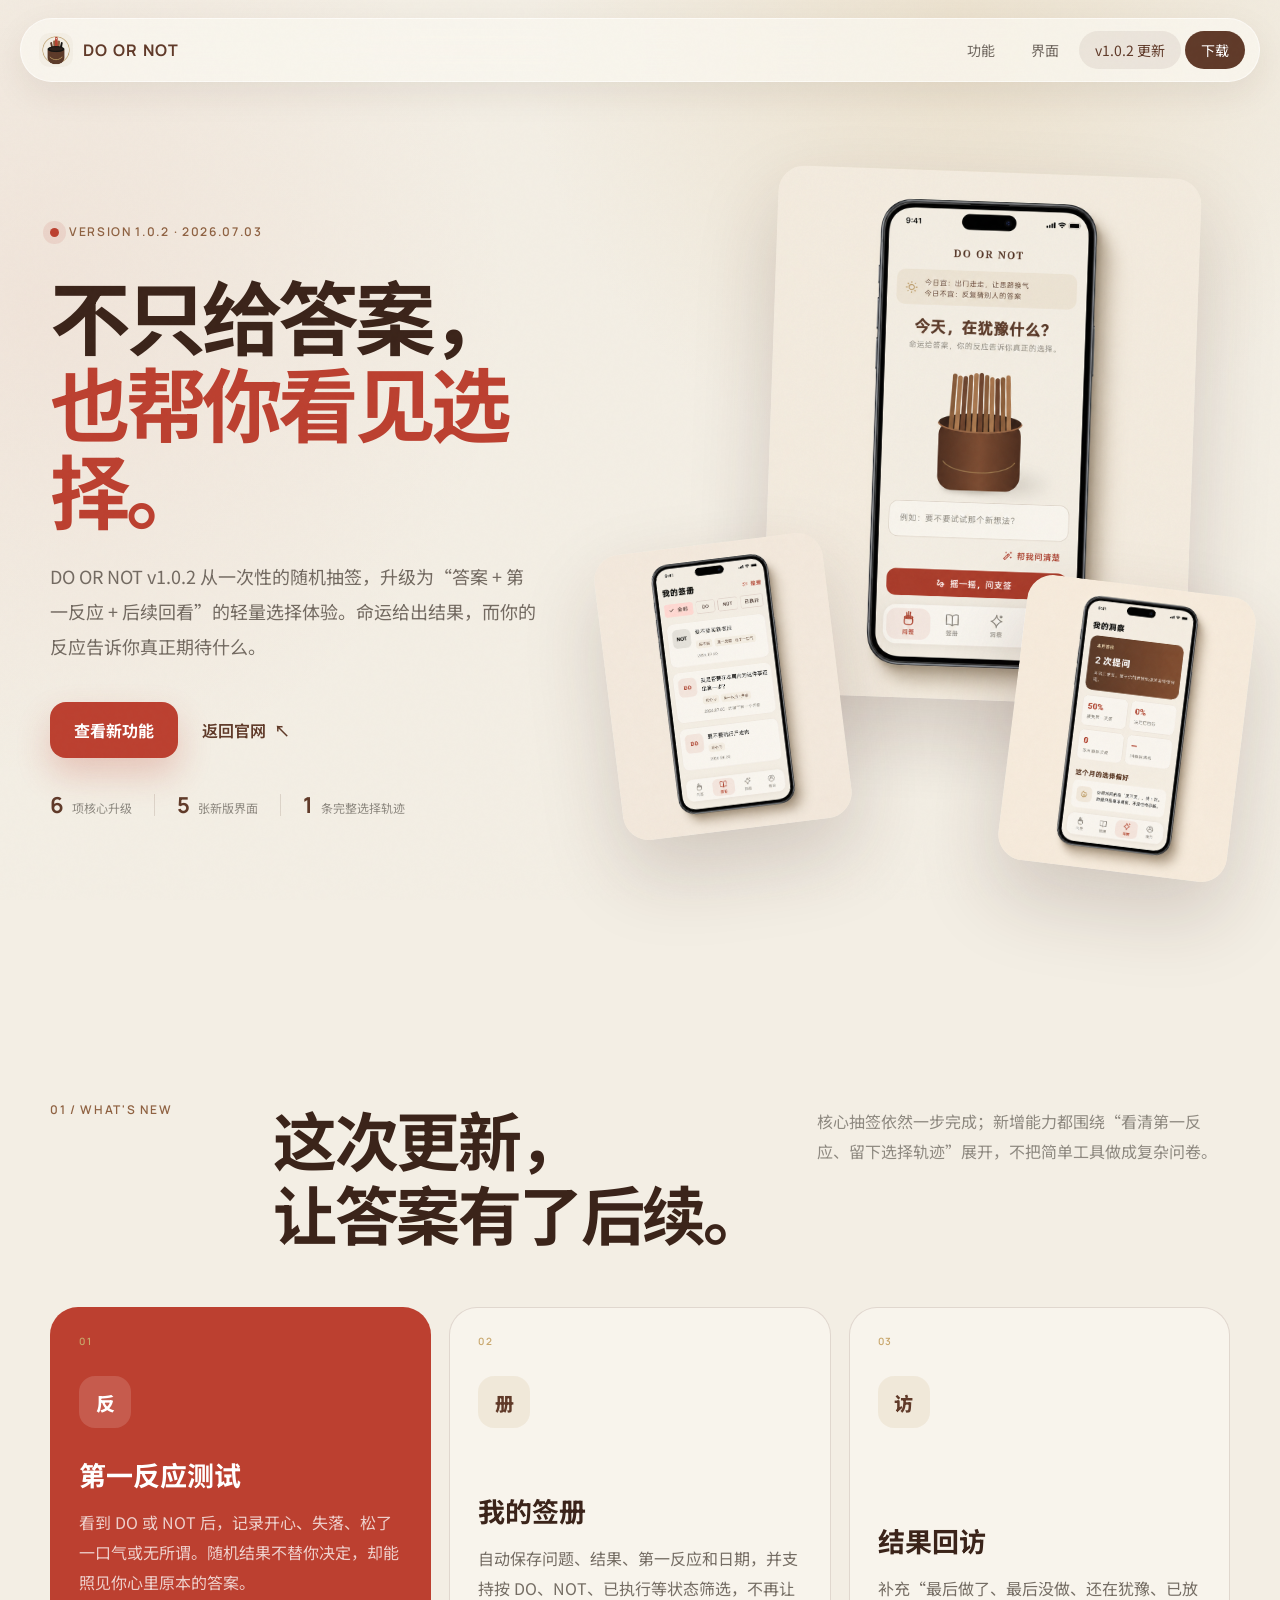
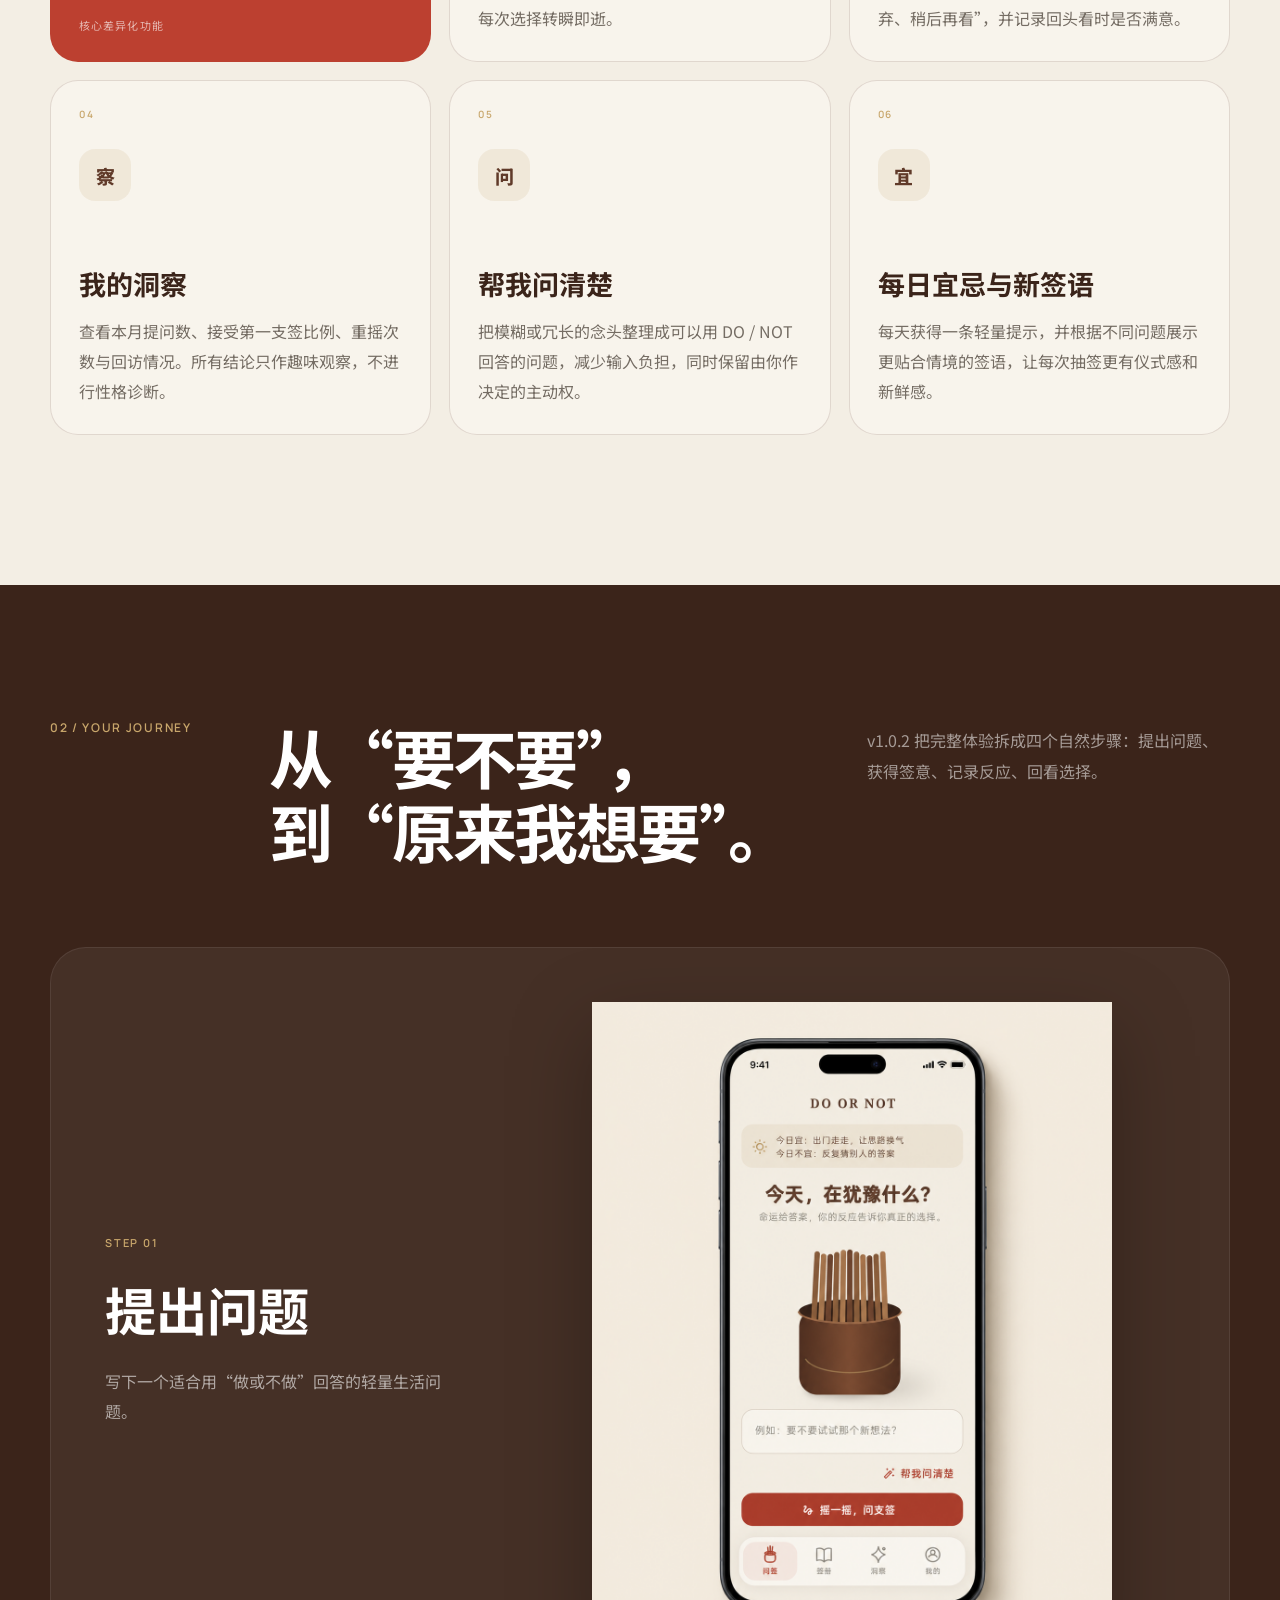
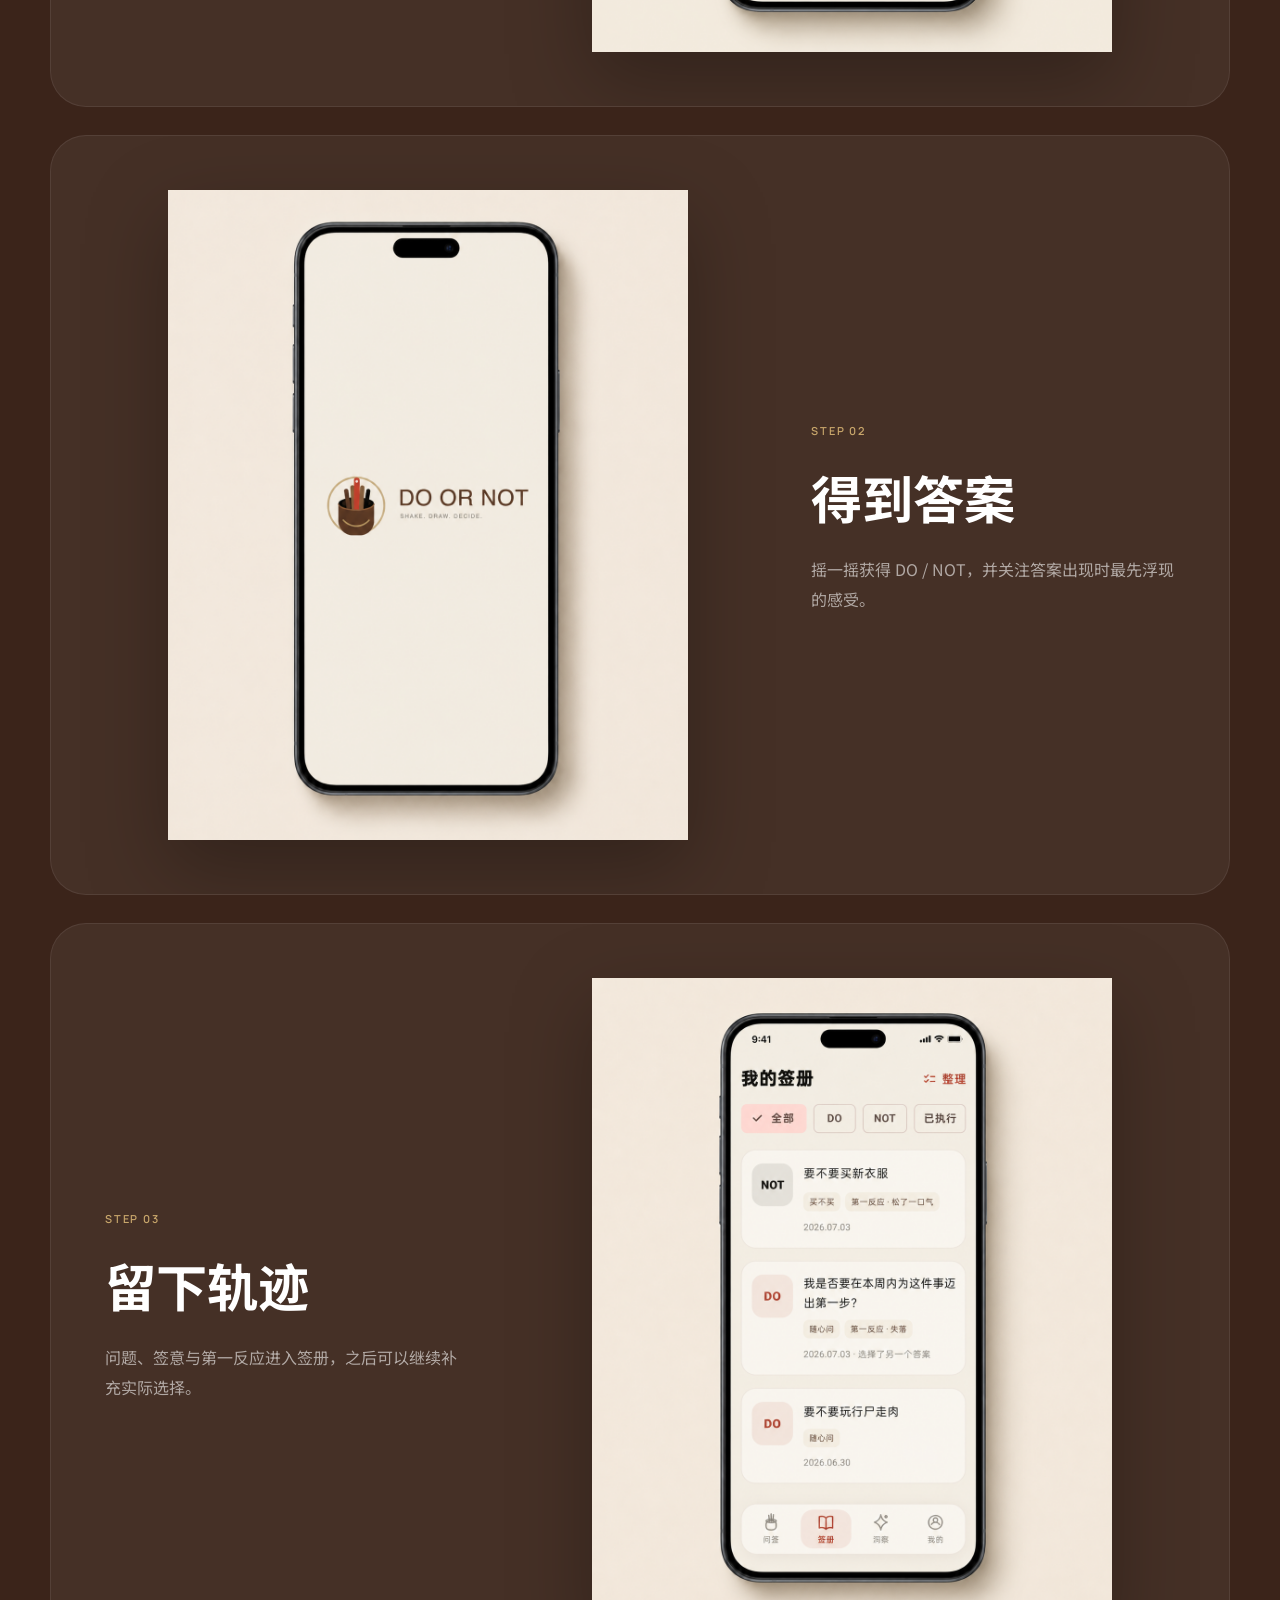
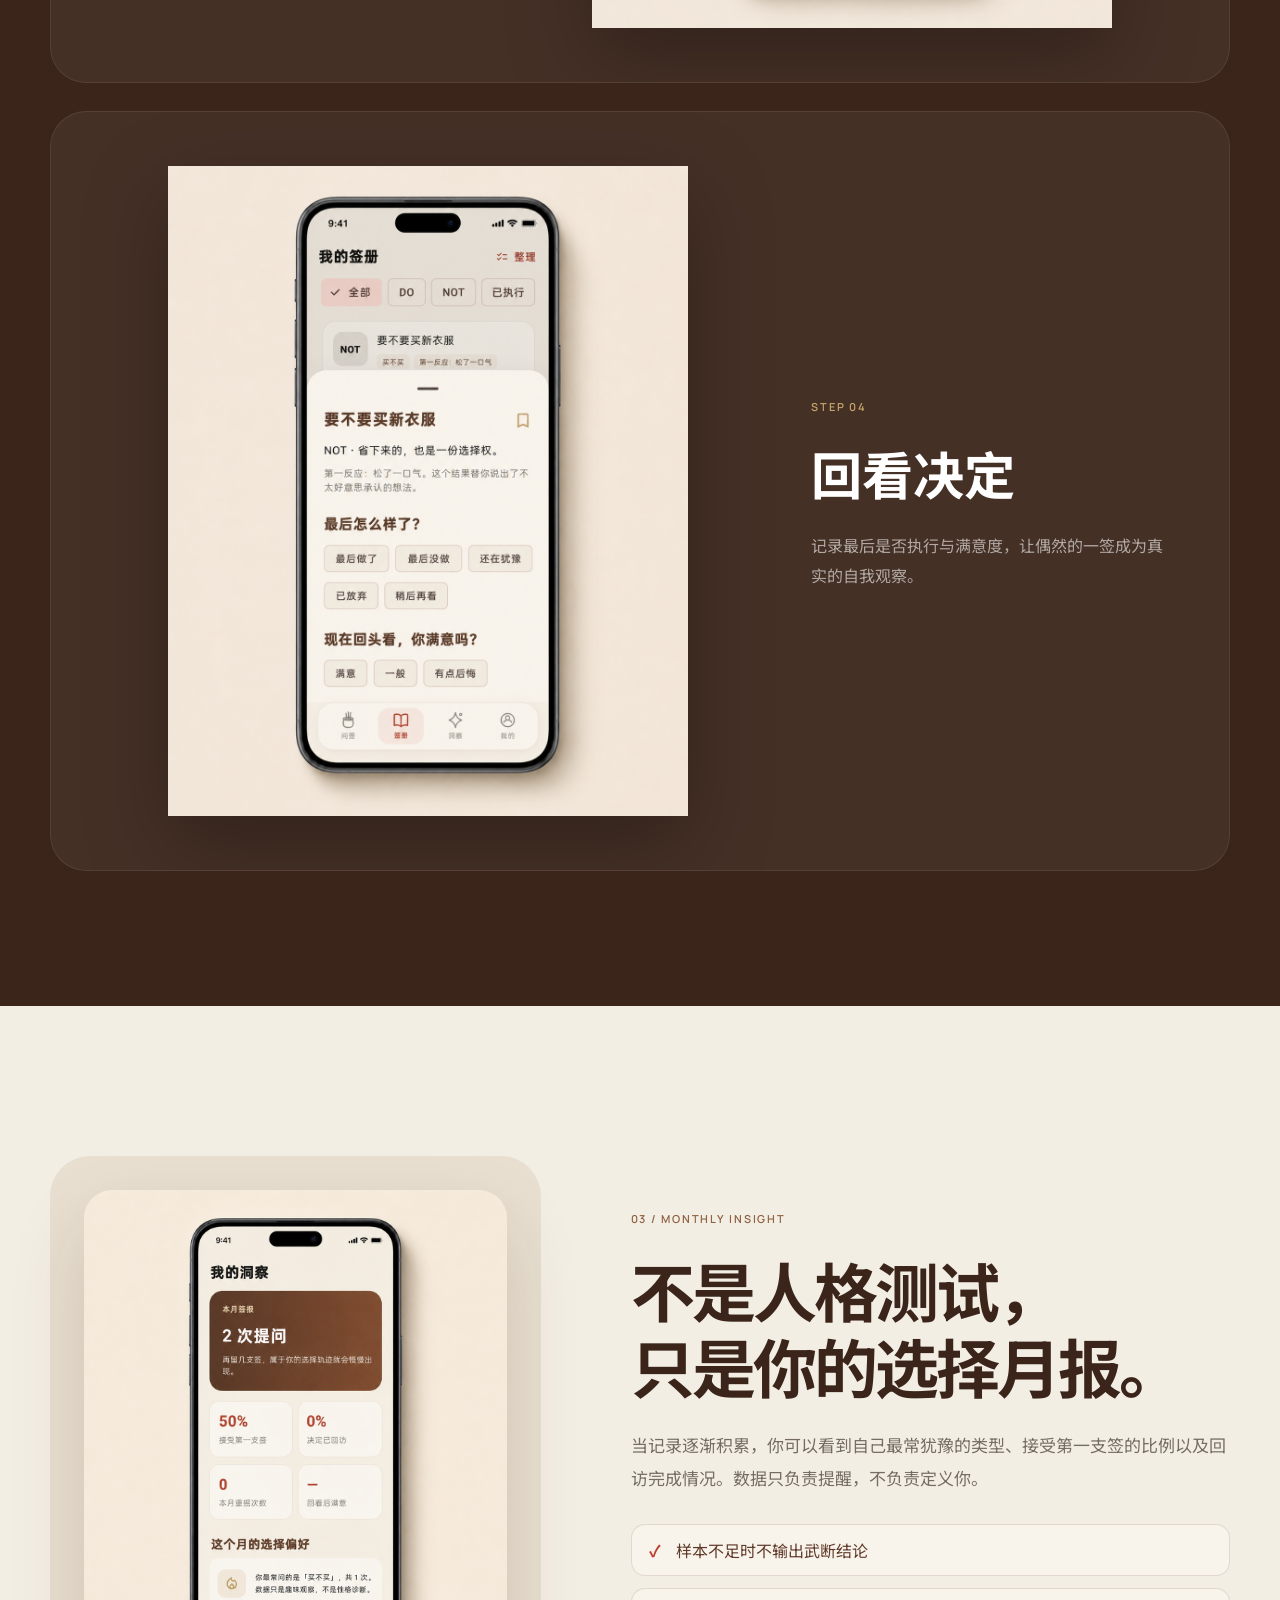
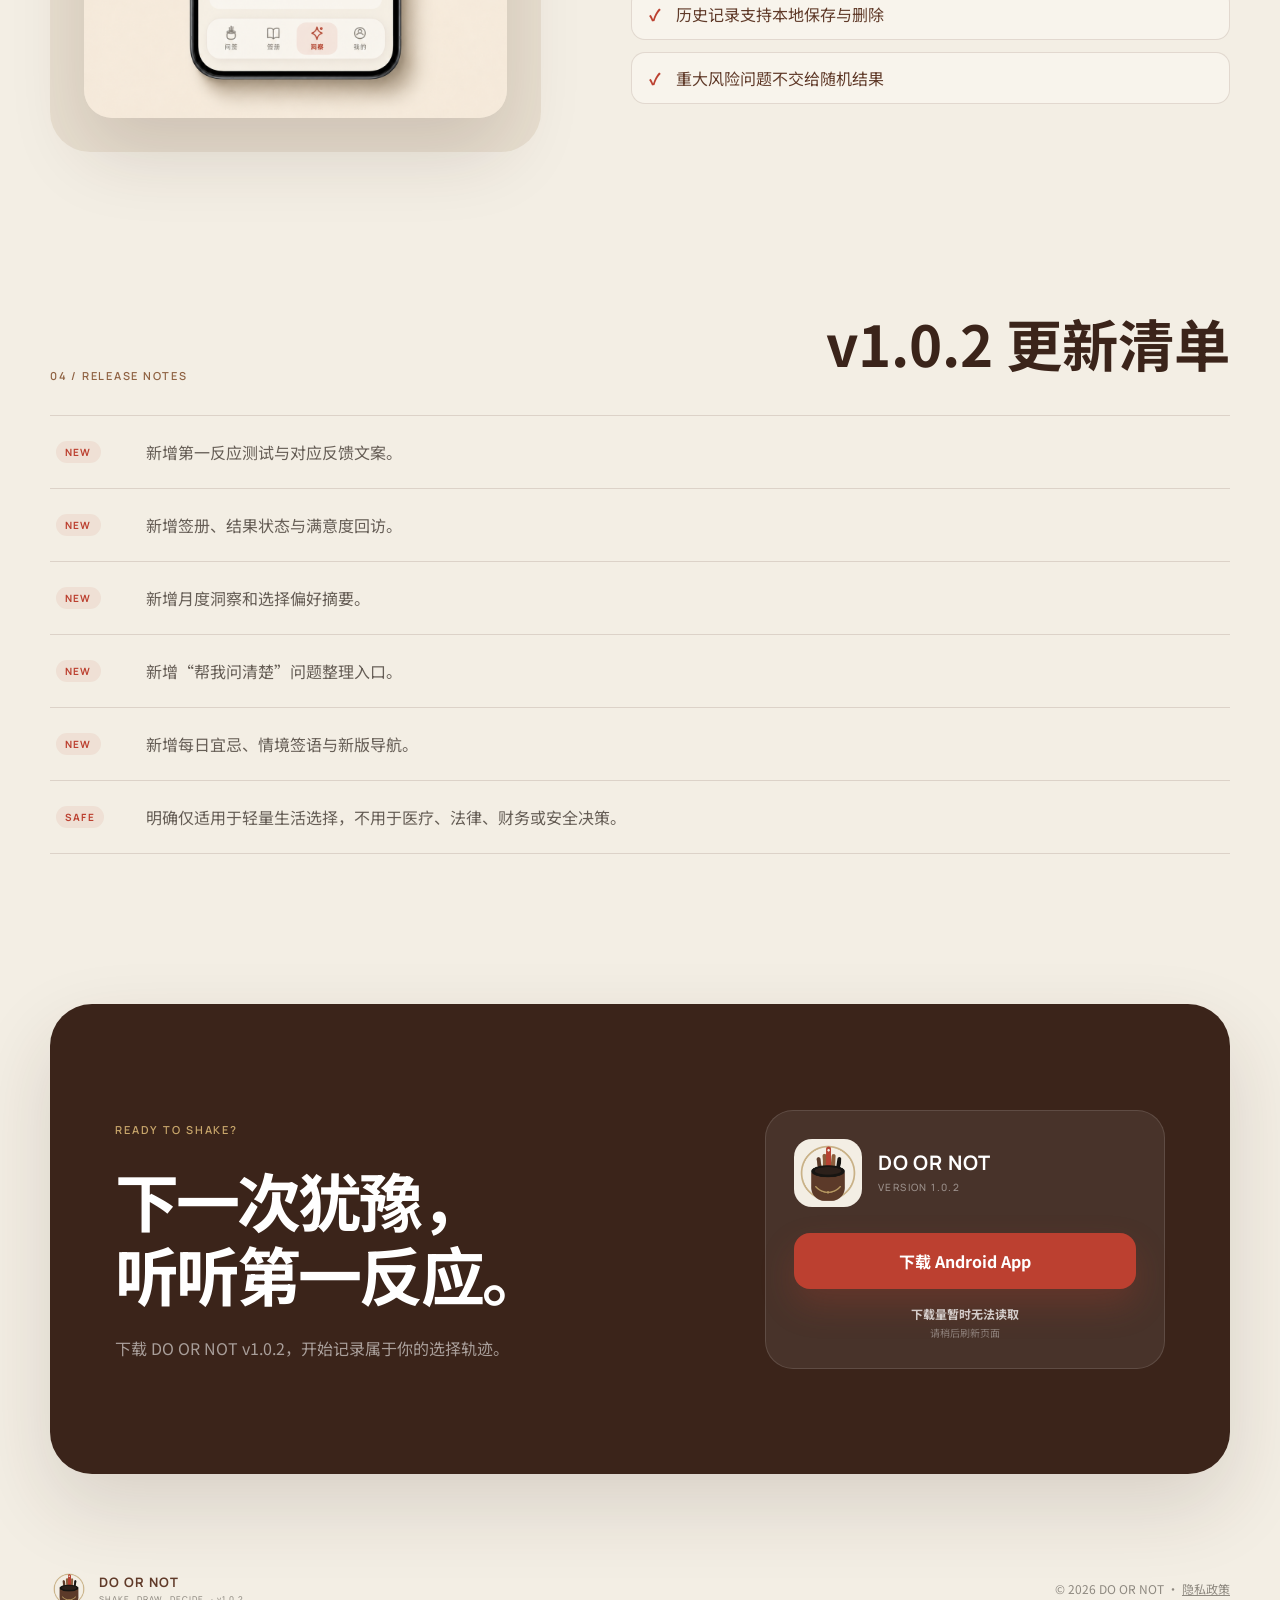
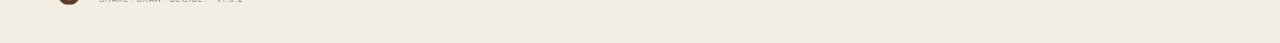
==== update-1.0.2.html @ 1cc4919a "Add files via upload Update website to v1.0.2" ====
<!doctype html>
<html lang="zh-CN">
<head>
  <meta charset="utf-8">
  <meta name="viewport" content="width=device-width, initial-scale=1">
  <meta name="description" content="DO OR NOT v1.0.2 更新：第一反应、签册追踪、决定回访、月度洞察与 AI 问题整理。">
  <meta name="theme-color" content="#f3eee4">
  <title>v1.0.2 更新 · DO OR NOT</title>
  <link rel="icon" type="image/png" href="./assets/app-icon.png">
  <link rel="apple-touch-icon" href="./assets/app-icon.png">
  <link rel="stylesheet" href="./styles.css">
</head>
<body class="update-page">
  <div class="page-noise" aria-hidden="true"></div>

  <header class="site-header">
    <a class="brand" href="./index.html" aria-label="返回 DO OR NOT 首页">
      <img src="./assets/app-icon.png" alt="">
      <span>DO OR NOT</span>
    </a>
    <nav aria-label="主导航">
      <a href="./index.html#features">功能</a>
      <a href="./index.html#preview">界面</a>
      <a class="nav-active" href="./update-1.0.2.html" aria-current="page">v1.0.2 更新</a>
      <a class="nav-download" href="#update-download">下载</a>
    </nav>
  </header>

  <main>
    <section class="update-hero section-shell">
      <div class="update-hero-copy">
        <div class="release-badge"><span></span> VERSION 1.0.2 · 2026.07.03</div>
        <h1>不只给答案，<br><em>也帮你看见选择。</em></h1>
        <p>DO OR NOT v1.0.2 从一次性的随机抽签，升级为“答案 + 第一反应 + 后续回看”的轻量选择体验。命运给出结果，而你的反应告诉你真正期待什么。</p>
        <div class="update-hero-actions">
          <a class="primary-button" href="#whats-new">查看新功能</a>
          <a class="text-button" href="./index.html">返回官网 <span aria-hidden="true">↖</span></a>
        </div>
        <div class="release-meta-row">
          <span><b>6</b> 项核心升级</span>
          <span><b>5</b> 张新版界面</span>
          <span><b>1</b> 条完整选择轨迹</span>
        </div>
      </div>

      <div class="update-hero-collage" aria-label="v1.0.2 新版界面预览">
        <figure class="collage-main">
          <img src="./assets/updates/home-preview.png" alt="DO OR NOT v1.0.2 问签首页">
        </figure>
        <figure class="collage-card collage-card-one">
          <img src="./assets/updates/signbook-preview.png" alt="我的签册界面">
        </figure>
        <figure class="collage-card collage-card-two">
          <img src="./assets/updates/insight-preview.png" alt="我的洞察界面">
        </figure>
      </div>
    </section>

    <section id="whats-new" class="update-features section-shell">
      <div class="section-heading update-heading">
        <span>01 / WHAT'S NEW</span>
        <h2>这次更新，<br>让答案有了后续。</h2>
        <p>核心抽签依然一步完成；新增能力都围绕“看清第一反应、留下选择轨迹”展开，不把简单工具做成复杂问卷。</p>
      </div>

      <div class="update-feature-grid">
        <article class="update-feature-card update-feature-primary">
          <span class="update-feature-index">01</span>
          <div class="feature-icon">反</div>
          <h3>第一反应测试</h3>
          <p>看到 DO 或 NOT 后，记录开心、失落、松了一口气或无所谓。随机结果不替你决定，却能照见你心里原本的答案。</p>
          <small>核心差异化功能</small>
        </article>

        <article class="update-feature-card">
          <span class="update-feature-index">02</span>
          <div class="feature-icon">册</div>
          <h3>我的签册</h3>
          <p>自动保存问题、结果、第一反应和日期，并支持按 DO、NOT、已执行等状态筛选，不再让每次选择转瞬即逝。</p>
        </article>

        <article class="update-feature-card">
          <span class="update-feature-index">03</span>
          <div class="feature-icon">访</div>
          <h3>结果回访</h3>
          <p>补充“最后做了、最后没做、还在犹豫、已放弃、稍后再看”，并记录回头看时是否满意。</p>
        </article>

        <article class="update-feature-card">
          <span class="update-feature-index">04</span>
          <div class="feature-icon">察</div>
          <h3>我的洞察</h3>
          <p>查看本月提问数、接受第一支签比例、重摇次数与回访情况。所有结论只作趣味观察，不进行性格诊断。</p>
        </article>

        <article class="update-feature-card">
          <span class="update-feature-index">05</span>
          <div class="feature-icon">问</div>
          <h3>帮我问清楚</h3>
          <p>把模糊或冗长的念头整理成可以用 DO / NOT 回答的问题，减少输入负担，同时保留由你作决定的主动权。</p>
        </article>

        <article class="update-feature-card">
          <span class="update-feature-index">06</span>
          <div class="feature-icon">宜</div>
          <h3>每日宜忌与新签语</h3>
          <p>每天获得一条轻量提示，并根据不同问题展示更贴合情境的签语，让每次抽签更有仪式感和新鲜感。</p>
        </article>
      </div>
    </section>

    <section class="journey-section">
      <div class="section-shell">
        <div class="section-heading journey-heading">
          <span>02 / YOUR JOURNEY</span>
          <h2>从“要不要”，<br>到“原来我想要”。</h2>
          <p>v1.0.2 把完整体验拆成四个自然步骤：提出问题、获得签意、记录反应、回看选择。</p>
        </div>

        <div class="journey-grid">
          <article class="journey-item">
            <div class="journey-copy"><span>STEP 01</span><h3>提出问题</h3><p>写下一个适合用“做或不做”回答的轻量生活问题。</p></div>
            <img src="./assets/updates/home-preview.png" alt="提出问题界面预览">
          </article>
          <article class="journey-item journey-reverse">
            <div class="journey-copy"><span>STEP 02</span><h3>得到答案</h3><p>摇一摇获得 DO / NOT，并关注答案出现时最先浮现的感受。</p></div>
            <img src="./assets/updates/splash-preview.png" alt="DO OR NOT 启动页预览">
          </article>
          <article class="journey-item">
            <div class="journey-copy"><span>STEP 03</span><h3>留下轨迹</h3><p>问题、签意与第一反应进入签册，之后可以继续补充实际选择。</p></div>
            <img src="./assets/updates/signbook-preview.png" alt="签册列表界面预览">
          </article>
          <article class="journey-item journey-reverse">
            <div class="journey-copy"><span>STEP 04</span><h3>回看决定</h3><p>记录最后是否执行与满意度，让偶然的一签成为真实的自我观察。</p></div>
            <img src="./assets/updates/decision-detail-preview.png" alt="决定回访界面预览">
          </article>
        </div>
      </div>
    </section>

    <section class="insight-showcase section-shell">
      <div class="insight-image-wrap">
        <img src="./assets/updates/insight-preview.png" alt="DO OR NOT 月度洞察手机预览图">
      </div>
      <div class="insight-copy">
        <span>03 / MONTHLY INSIGHT</span>
        <h2>不是人格测试，<br>只是你的选择月报。</h2>
        <p>当记录逐渐积累，你可以看到自己最常犹豫的类型、接受第一支签的比例以及回访完成情况。数据只负责提醒，不负责定义你。</p>
        <ul>
          <li>样本不足时不输出武断结论</li>
          <li>历史记录支持本地保存与删除</li>
          <li>重大风险问题不交给随机结果</li>
        </ul>
      </div>
    </section>

    <section class="release-notes section-shell" aria-labelledby="release-notes-title">
      <div class="release-notes-header">
        <span>04 / RELEASE NOTES</span>
        <h2 id="release-notes-title">v1.0.2 更新清单</h2>
      </div>
      <div class="release-notes-list">
        <div><time>NEW</time><p>新增第一反应测试与对应反馈文案。</p></div>
        <div><time>NEW</time><p>新增签册、结果状态与满意度回访。</p></div>
        <div><time>NEW</time><p>新增月度洞察和选择偏好摘要。</p></div>
        <div><time>NEW</time><p>新增“帮我问清楚”问题整理入口。</p></div>
        <div><time>NEW</time><p>新增每日宜忌、情境签语与新版导航。</p></div>
        <div><time>SAFE</time><p>明确仅适用于轻量生活选择，不用于医疗、法律、财务或安全决策。</p></div>
      </div>
    </section>

    <section id="update-download" class="update-download-section">
      <div class="update-download-card section-shell">
        <div>
          <span>READY TO SHAKE?</span>
          <h2>下一次犹豫，<br>听听第一反应。</h2>
          <p>下载 DO OR NOT v1.0.2，开始记录属于你的选择轨迹。</p>
        </div>
        <div class="update-download-action">
          <img src="./assets/app-icon.png" alt="DO OR NOT 应用图标">
          <div><strong>DO OR NOT</strong><small>VERSION 1.0.2</small></div>
          <a id="downloadButton" class="primary-button" href="https://github.com/tpos8/do-or-not/releases" target="_blank" rel="noopener">下载 Android App</a>
          <p><strong id="downloadCount">正在读取下载量…</strong><small id="downloadMeta">数据来自 GitHub Releases</small></p>
        </div>
      </div>
    </section>
  </main>

  <footer class="site-footer section-shell">
    <div class="footer-brand">
      <img src="./assets/app-icon.png" alt="">
      <div><strong>DO OR NOT</strong><small>SHAKE. DRAW. DECIDE. · v1.0.2</small></div>
    </div>
    <p>© <span id="year"></span> DO OR NOT · <a href="./privacy.html">隐私政策</a></p>
  </footer>
  <script src="./app.js"></script>
</body>
</html>
---- styles.css ----
@import url("https://fonts.googleapis.com/css2?family=Noto+Sans+SC:wght@400;500;600;700;800&family=Manrope:wght@500;600;700&display=swap");

:root {
  --paper: #f3eee4;
  --paper-light: #faf7f0;
  --paper-dark: #e8dfd0;
  --ink: #171411;
  --brown: #603a29;
  --brown-dark: #3b241a;
  --brown-soft: #8f6242;
  --red: #bc4030;
  --red-dark: #9f3327;
  --gold: #c8a66b;
  --muted: #8e8980;
  --line: rgba(96, 58, 41, 0.15);
  --shadow: 0 32px 80px rgba(59, 36, 26, 0.14);
  --radius-lg: 42px;
  --radius-md: 26px;
}

* {
  box-sizing: border-box;
}

html {
  scroll-behavior: smooth;
}

body {
  margin: 0;
  color: var(--ink);
  background: var(--paper);
  font-family: "Noto Sans SC", -apple-system, BlinkMacSystemFont, "PingFang SC", sans-serif;
  -webkit-font-smoothing: antialiased;
  overflow-x: hidden;
}

body::before {
  content: "";
  position: fixed;
  inset: 0;
  z-index: -2;
  background:
    radial-gradient(circle at 80% 4%, rgba(200, 166, 107, 0.17), transparent 24rem),
    radial-gradient(circle at 5% 45%, rgba(188, 64, 48, 0.06), transparent 28rem),
    var(--paper);
}

.page-noise {
  position: fixed;
  inset: 0;
  pointer-events: none;
  opacity: 0.032;
  z-index: 20;
  background-image: url("data:image/svg+xml,%3Csvg viewBox='0 0 180 180' xmlns='http://www.w3.org/2000/svg'%3E%3Cfilter id='n'%3E%3CfeTurbulence type='fractalNoise' baseFrequency='.85' numOctaves='3' stitchTiles='stitch'/%3E%3C/filter%3E%3Crect width='100%25' height='100%25' filter='url(%23n)' opacity='.5'/%3E%3C/svg%3E");
}

a {
  color: inherit;
}

img {
  display: block;
  max-width: 100%;
}

.section-shell {
  width: min(1180px, calc(100% - 40px));
  margin-inline: auto;
}

.site-header {
  width: min(1240px, calc(100% - 32px));
  margin: 18px auto 0;
  padding: 12px 14px 12px 18px;
  display: flex;
  align-items: center;
  justify-content: space-between;
  position: sticky;
  top: 14px;
  z-index: 10;
  border: 1px solid rgba(255, 255, 255, 0.52);
  border-radius: 999px;
  background: rgba(250, 247, 240, 0.77);
  backdrop-filter: blur(18px);
  box-shadow: 0 12px 34px rgba(59, 36, 26, 0.08);
}

.brand {
  display: inline-flex;
  align-items: center;
  gap: 10px;
  text-decoration: none;
  color: var(--brown);
  font-family: "Manrope", sans-serif;
  font-weight: 700;
  letter-spacing: 0.08em;
}

.brand img {
  width: 34px;
  height: 34px;
  border-radius: 10px;
}

.site-header nav {
  display: flex;
  align-items: center;
  gap: 4px;
}

.site-header nav a {
  padding: 9px 16px;
  text-decoration: none;
  color: #6f675f;
  font-size: 14px;
  border-radius: 999px;
  transition: 180ms ease;
}

.site-header nav a:hover {
  color: var(--brown);
  background: rgba(96, 58, 41, 0.07);
}

.site-header nav .nav-download {
  color: #fff;
  background: var(--brown);
}

.site-header nav .nav-download:hover {
  color: #fff;
  background: var(--brown-dark);
}

.hero {
  min-height: 760px;
  display: grid;
  grid-template-columns: 1.02fr 0.98fr;
  align-items: center;
  gap: 70px;
  padding-top: 70px;
  padding-bottom: 80px;
}

.eyebrow {
  display: inline-flex;
  align-items: center;
  gap: 10px;
  margin-bottom: 26px;
  color: var(--brown-soft);
  font-size: 13px;
  font-weight: 600;
  letter-spacing: 0.16em;
}

.eyebrow-dot {
  width: 8px;
  height: 8px;
  border-radius: 50%;
  background: var(--red);
  box-shadow: 0 0 0 7px rgba(188, 64, 48, 0.1);
}

.hero h1 {
  margin: 0;
  color: var(--brown-dark);
  font-size: clamp(54px, 6.2vw, 92px);
  line-height: 1.07;
  letter-spacing: -0.055em;
  font-weight: 800;
}

.hero h1 em {
  color: var(--red);
  font-style: normal;
}

.hero-description {
  max-width: 560px;
  margin: 28px 0 0;
  color: #746b62;
  font-size: 18px;
  line-height: 1.9;
}

.hero-actions {
  display: flex;
  align-items: center;
  gap: 22px;
  margin-top: 36px;
}

.primary-button {
  min-height: 56px;
  padding: 0 24px;
  display: inline-flex;
  align-items: center;
  justify-content: center;
  gap: 12px;
  color: #fff;
  text-decoration: none;
  font-weight: 700;
  border-radius: 16px;
  background: var(--red);
  box-shadow: 0 16px 34px rgba(188, 64, 48, 0.24);
  transition: transform 180ms ease, background 180ms ease, box-shadow 180ms ease;
}

.primary-button:hover {
  transform: translateY(-3px);
  background: var(--red-dark);
  box-shadow: 0 20px 42px rgba(188, 64, 48, 0.3);
}

.primary-button svg {
  width: 20px;
  height: 20px;
  fill: none;
  stroke: currentColor;
  stroke-width: 1.9;
  stroke-linecap: round;
  stroke-linejoin: round;
}

.text-button {
  display: inline-flex;
  align-items: center;
  gap: 8px;
  color: var(--brown);
  text-decoration: none;
  font-weight: 600;
}

.text-button span {
  transition: transform 180ms ease;
}

.text-button:hover span {
  transform: translate(4px, 4px);
}

.download-counter {
  width: fit-content;
  margin-top: 28px;
  padding: 12px 16px;
  display: flex;
  align-items: center;
  gap: 12px;
  border: 1px solid var(--line);
  border-radius: 16px;
  background: rgba(250, 247, 240, 0.58);
}

.download-counter strong,
.download-counter small {
  display: block;
}

.download-counter strong {
  color: var(--brown);
  font-size: 14px;
}

.download-counter small {
  margin-top: 2px;
  color: var(--muted);
  font-size: 11px;
}

.live-dot {
  width: 9px;
  height: 9px;
  flex: 0 0 auto;
  border-radius: 50%;
  background: #5d9b67;
  box-shadow: 0 0 0 6px rgba(93, 155, 103, 0.12);
  animation: pulse 2.1s ease-in-out infinite;
}

@keyframes pulse {
  50% { box-shadow: 0 0 0 10px rgba(93, 155, 103, 0); }
}

.hero-visual {
  min-height: 650px;
  position: relative;
  display: grid;
  place-items: center;
}

.halo {
  position: absolute;
  border-radius: 50%;
  border: 1px solid rgba(200, 166, 107, 0.65);
}

.halo-one {
  width: 570px;
  height: 570px;
}

.halo-two {
  width: 430px;
  height: 430px;
  border-style: dashed;
  opacity: 0.45;
  animation: orbit 40s linear infinite;
}

@keyframes orbit {
  to { transform: rotate(360deg); }
}

.phone {
  position: relative;
  padding: 10px;
  border-radius: 42px;
  background: #181512;
  box-shadow: var(--shadow);
}

.phone::before {
  content: "";
  position: absolute;
  inset: 1px;
  border: 1px solid rgba(255, 255, 255, 0.12);
  border-radius: inherit;
  pointer-events: none;
}

.phone-main {
  width: 316px;
  transform: rotate(3deg);
  z-index: 2;
}

.phone-speaker {
  width: 78px;
  height: 22px;
  position: absolute;
  top: 17px;
  left: 50%;
  z-index: 3;
  transform: translateX(-50%);
  border-radius: 999px;
  background: #181512;
}

.phone-screen {
  overflow: hidden;
  aspect-ratio: 1264 / 2247;
  border-radius: 33px;
  background: var(--paper);
}

.phone-screen img {
  width: 100%;
  height: 100%;
  object-fit: cover;
}

.floating-card {
  position: absolute;
  z-index: 4;
  min-width: 142px;
  padding: 16px 18px;
  border-radius: 18px;
  border: 1px solid rgba(255, 255, 255, 0.62);
  background: rgba(250, 247, 240, 0.82);
  backdrop-filter: blur(16px);
  box-shadow: 0 18px 48px rgba(59, 36, 26, 0.13);
}

.floating-card span,
.floating-card strong {
  display: block;
}

.floating-card span {
  color: var(--muted);
  font: 600 10px/1 "Manrope", sans-serif;
  letter-spacing: 0.18em;
}

.floating-card strong {
  margin-top: 7px;
  color: var(--brown);
  font-size: 17px;
}

.floating-card-top {
  top: 105px;
  right: 2px;
  transform: rotate(5deg);
}

.floating-card-bottom {
  left: 2px;
  bottom: 110px;
  transform: rotate(-5deg);
}

.features {
  padding-top: 110px;
  padding-bottom: 130px;
}

.section-heading {
  display: grid;
  grid-template-columns: 0.42fr 1fr;
  align-items: start;
  gap: 40px;
  margin-bottom: 58px;
}

.section-heading > span,
.download-copy > span {
  color: var(--brown-soft);
  font: 600 12px/1.4 "Manrope", sans-serif;
  letter-spacing: 0.14em;
}

.section-heading h2,
.download-copy h2 {
  margin: 0;
  color: var(--brown-dark);
  font-size: clamp(40px, 5vw, 68px);
  line-height: 1.15;
  letter-spacing: -0.04em;
}

.feature-grid {
  display: grid;
  grid-template-columns: repeat(3, 1fr);
  gap: 18px;
}

.feature-card {
  min-height: 290px;
  padding: 30px;
  display: flex;
  flex-direction: column;
  border: 1px solid rgba(96, 58, 41, 0.12);
  border-radius: var(--radius-md);
  background: rgba(250, 247, 240, 0.52);
  transition: transform 180ms ease, box-shadow 180ms ease;
}

.feature-card:hover {
  transform: translateY(-6px);
  box-shadow: 0 22px 54px rgba(59, 36, 26, 0.09);
}

.feature-card.featured {
  color: #fff;
  background: var(--brown);
  border-color: transparent;
  transform: translateY(22px);
}

.feature-card.featured:hover {
  transform: translateY(16px);
}

.feature-number {
  color: var(--gold);
  font: 600 11px/1 "Manrope", sans-serif;
  letter-spacing: 0.15em;
}

.feature-card h3 {
  margin: auto 0 16px;
  color: var(--brown-dark);
  font-size: 27px;
}

.feature-card.featured h3 {
  color: #fff;
}

.feature-card p {
  margin: 0;
  color: #756c63;
  line-height: 1.85;
}

.feature-card.featured p {
  color: rgba(255, 255, 255, 0.7);
}

.preview-section {
  padding: 120px 0 140px;
  overflow: hidden;
  background: var(--brown-dark);
  color: #fff;
}

.preview-heading {
  grid-template-columns: 0.42fr 1fr;
}

.preview-heading > span {
  color: var(--gold);
}

.preview-heading h2 {
  color: #fff;
}

.preview-heading p {
  grid-column: 2;
  max-width: 560px;
  margin: -28px 0 0;
  color: rgba(255, 255, 255, 0.56);
  font-size: 16px;
  line-height: 1.8;
}

.phone-gallery {
  display: grid;
  grid-template-columns: repeat(4, 1fr);
  align-items: end;
  gap: 22px;
  margin-top: 84px;
}

.gallery-item {
  margin: 0;
  text-align: center;
}

.gallery-item:nth-child(odd) {
  transform: translateY(30px);
}

.phone-gallery-frame {
  width: 100%;
  padding: 8px;
  border-radius: 33px;
  background: #12100e;
  box-shadow: 0 30px 70px rgba(0, 0, 0, 0.34);
}

.phone-gallery-frame .phone-screen {
  border-radius: 26px;
}

.phone-gallery-frame .phone-speaker {
  top: 14px;
  width: 64px;
  height: 18px;
}

.gallery-item figcaption {
  margin-top: 24px;
  color: rgba(255, 255, 255, 0.66);
  font-size: 14px;
}

.ritual {
  padding-top: 140px;
  padding-bottom: 140px;
  text-align: center;
}

.ritual-mark {
  color: var(--gold);
  font: 800 94px/0.7 Georgia, serif;
}

.ritual blockquote {
  margin: 24px auto 0;
  color: var(--brown-dark);
  font-size: clamp(30px, 4vw, 54px);
  font-weight: 700;
  line-height: 1.5;
  letter-spacing: -0.035em;
}

.ritual p {
  max-width: 720px;
  margin: 30px auto 0;
  color: var(--muted);
  font-size: 13px;
  line-height: 1.8;
}

.download-section {
  padding: 0 20px 70px;
}

.download-card {
  min-height: 470px;
  padding: 64px;
  display: grid;
  grid-template-columns: 1fr 390px;
  align-items: center;
  gap: 70px;
  border-radius: var(--radius-lg);
  background:
    radial-gradient(circle at 88% 16%, rgba(200, 166, 107, 0.22), transparent 17rem),
    var(--paper-light);
  box-shadow: var(--shadow);
}

.download-copy h2 {
  margin-top: 24px;
}

.download-copy p {
  max-width: 620px;
  margin: 24px 0 0;
  color: #766e66;
  line-height: 1.85;
}

.download-action {
  padding: 28px;
  display: grid;
  grid-template-columns: 68px 1fr;
  align-items: center;
  gap: 16px;
  border: 1px solid var(--line);
  border-radius: 28px;
  background: rgba(255, 255, 255, 0.48);
}

.download-action img {
  width: 68px;
  height: 68px;
  border-radius: 18px;
}

.download-action strong,
.download-action small {
  display: block;
}

.download-action strong {
  color: var(--brown);
  font: 700 20px/1.2 "Manrope", sans-serif;
  letter-spacing: 0.04em;
}

.download-action small {
  margin-top: 5px;
  color: var(--muted);
  font: 500 10px/1.4 "Manrope", sans-serif;
  letter-spacing: 0.12em;
}

.download-action .primary-button {
  grid-column: 1 / -1;
  width: 100%;
  margin-top: 10px;
}

.download-action > p {
  grid-column: 1 / -1;
  margin: 0;
  color: var(--muted);
  text-align: center;
  font-size: 12px;
}

.site-footer {
  padding-top: 24px;
  padding-bottom: 34px;
  display: flex;
  align-items: center;
  justify-content: space-between;
  color: var(--muted);
  font-size: 12px;
}

.footer-brand {
  display: flex;
  align-items: center;
  gap: 11px;
}

.footer-brand img {
  width: 38px;
  height: 38px;
  border-radius: 11px;
}

.footer-brand strong,
.footer-brand small {
  display: block;
}

.footer-brand strong {
  color: var(--brown);
  font: 700 13px/1.2 "Manrope", sans-serif;
  letter-spacing: 0.08em;
}

.footer-brand small {
  margin-top: 4px;
  font: 500 8px/1 "Manrope", sans-serif;
  letter-spacing: 0.14em;
}

@media (max-width: 980px) {
  .hero {
    min-height: auto;
    grid-template-columns: 1fr;
    gap: 30px;
    padding-top: 90px;
  }

  .hero-copy {
    text-align: center;
  }

  .hero-description {
    margin-inline: auto;
  }

  .hero-actions {
    justify-content: center;
  }

  .download-counter {
    margin-inline: auto;
  }

  .hero-visual {
    min-height: 650px;
  }

  .section-heading,
  .preview-heading {
    grid-template-columns: 1fr;
  }

  .preview-heading p {
    grid-column: 1;
    margin: -22px 0 0;
  }

  .phone-gallery {
    grid-template-columns: repeat(2, minmax(0, 1fr));
    max-width: 650px;
    margin-inline: auto;
  }

  .gallery-item:nth-child(odd) {
    transform: none;
  }

  .download-card {
    grid-template-columns: 1fr;
  }

  .download-action {
    max-width: 430px;
  }
}

@media (max-width: 720px) {
  .section-shell {
    width: min(100% - 28px, 1180px);
  }

  .site-header {
    width: calc(100% - 20px);
    top: 8px;
  }

  .site-header nav a:not(.nav-download) {
    display: none;
  }

  .site-header nav .nav-download {
    padding-inline: 15px;
  }

  .hero {
    padding-top: 66px;
    padding-bottom: 40px;
  }

  .hero h1 {
    font-size: clamp(48px, 15vw, 70px);
  }

  .hero-description {
    font-size: 16px;
  }

  .hero-actions {
    flex-direction: column;
  }

  .primary-button {
    width: 100%;
  }

  .hero-visual {
    min-height: 560px;
  }

  .phone-main {
    width: 270px;
  }

  .halo-one {
    width: 430px;
    height: 430px;
  }

  .halo-two {
    width: 340px;
    height: 340px;
  }

  .floating-card {
    min-width: 122px;
    padding: 13px 14px;
  }

  .floating-card-top {
    right: -4px;
  }

  .floating-card-bottom {
    left: -4px;
  }

  .features {
    padding-top: 80px;
    padding-bottom: 90px;
  }

  .section-heading {
    margin-bottom: 38px;
  }

  .section-heading h2,
  .download-copy h2 {
    font-size: 42px;
  }

  .feature-grid {
    grid-template-columns: 1fr;
  }

  .feature-card,
  .feature-card.featured {
    min-height: 240px;
    transform: none;
  }

  .feature-card.featured:hover {
    transform: translateY(-6px);
  }

  .preview-section {
    padding: 90px 0 110px;
  }

  .phone-gallery {
    gap: 14px;
    margin-top: 55px;
  }

  .gallery-item figcaption {
    margin-top: 14px;
    font-size: 12px;
  }

  .phone-gallery-frame {
    padding: 6px;
    border-radius: 26px;
  }

  .phone-gallery-frame .phone-screen {
    border-radius: 21px;
  }

  .phone-gallery-frame .phone-speaker {
    top: 11px;
    width: 52px;
    height: 15px;
  }

  .ritual {
    padding-top: 100px;
    padding-bottom: 100px;
  }

  .ritual blockquote {
    font-size: 31px;
  }

  .download-section {
    padding-inline: 10px;
  }

  .download-card {
    width: 100%;
    padding: 38px 24px;
    border-radius: 32px;
  }

  .download-action {
    width: 100%;
    padding: 20px;
  }

  .site-footer {
    align-items: flex-end;
  }
}

@media (prefers-reduced-motion: reduce) {
  html {
    scroll-behavior: auto;
  }

  *,
  *::before,
  *::after {
    animation-duration: 0.01ms !important;
    animation-iteration-count: 1 !important;
    transition-duration: 0.01ms !important;
  }
}


/* ---------- v1.0.2 release additions ---------- */
.version-chip {
  margin-left: 8px;
  padding: 7px 11px;
  color: var(--red);
  text-decoration: none;
  letter-spacing: 0.04em;
  border: 1px solid rgba(188, 64, 48, 0.2);
  border-radius: 999px;
  background: rgba(188, 64, 48, 0.07);
  transition: 180ms ease;
}
.version-chip:hover { background: rgba(188, 64, 48, 0.13); transform: translateY(-1px); }
.site-header nav .nav-active { color: var(--brown); background: rgba(96, 58, 41, 0.08); }

.release-strip {
  min-height: 600px;
  margin-top: 48px;
  margin-bottom: 40px;
  padding: 68px;
  display: grid;
  grid-template-columns: minmax(0, 1fr) minmax(320px, .75fr);
  align-items: center;
  gap: 56px;
  overflow: hidden;
  position: relative;
  border-radius: var(--radius-lg);
  background:
    radial-gradient(circle at 88% 12%, rgba(200,166,107,.22), transparent 20rem),
    var(--brown-dark);
  box-shadow: var(--shadow);
}
.release-strip::after {
  content: "1.0.2";
  position: absolute;
  right: -30px;
  bottom: -65px;
  color: rgba(255,255,255,.035);
  font: 800 210px/1 "Manrope", sans-serif;
  letter-spacing: -.09em;
}
.release-strip-copy { position: relative; z-index: 2; }
.release-kicker { color: var(--gold); font: 600 11px/1.4 "Manrope",sans-serif; letter-spacing: .18em; }
.release-strip h2 { margin: 24px 0 0; color: #fff; font-size: clamp(42px,5vw,66px); line-height: 1.15; letter-spacing: -.045em; }
.release-strip p { max-width: 600px; margin: 24px 0 0; color: rgba(255,255,255,.63); font-size: 16px; line-height: 1.9; }
.release-points { display: flex; flex-wrap: wrap; gap: 10px; margin-top: 30px; }
.release-points span { padding: 9px 13px; color: rgba(255,255,255,.82); font-size: 12px; border: 1px solid rgba(255,255,255,.13); border-radius: 999px; background: rgba(255,255,255,.06); }
.release-strip .release-link { margin-top: 28px; color: var(--gold); }
.release-strip-visual { display: block; position: relative; z-index: 1; transform: rotate(3deg); transition: 220ms ease; }
.release-strip-visual:hover { transform: rotate(0) translateY(-7px); }
.release-strip-visual img { width: 100%; border-radius: 26px; box-shadow: 0 34px 70px rgba(0,0,0,.28); }

/* ---------- Dedicated update page ---------- */
.update-page::before {
  background:
    radial-gradient(circle at 75% 5%, rgba(200,166,107,.18), transparent 27rem),
    radial-gradient(circle at 3% 34%, rgba(188,64,48,.06), transparent 30rem),
    var(--paper);
}
.update-hero {
  min-height: 850px;
  padding-top: 90px;
  padding-bottom: 110px;
  display: grid;
  grid-template-columns: .88fr 1.12fr;
  align-items: center;
  gap: 70px;
}
.release-badge { display: inline-flex; align-items: center; gap: 10px; color: var(--brown-soft); font: 600 12px/1.4 "Manrope",sans-serif; letter-spacing: .14em; }
.release-badge span { width: 9px; height: 9px; border-radius: 50%; background: var(--red); box-shadow: 0 0 0 7px rgba(188,64,48,.1); }
.update-hero h1 { margin: 28px 0 0; color: var(--brown-dark); font-size: clamp(55px,6.3vw,92px); line-height: 1.08; letter-spacing: -.06em; }
.update-hero h1 em { color: var(--red); font-style: normal; }
.update-hero-copy > p { max-width: 610px; margin: 28px 0 0; color: #736a61; font-size: 18px; line-height: 1.95; }
.update-hero-actions { display: flex; align-items: center; gap: 24px; margin-top: 38px; }
.release-meta-row { display: flex; flex-wrap: wrap; gap: 22px; margin-top: 36px; color: var(--muted); font-size: 12px; }
.release-meta-row span { padding-right: 22px; border-right: 1px solid var(--line); }
.release-meta-row span:last-child { border-right: 0; }
.release-meta-row b { margin-right: 5px; color: var(--brown); font: 700 22px/1 "Manrope",sans-serif; }
.update-hero-collage { min-height: 690px; position: relative; }
.update-hero-collage figure { margin: 0; position: absolute; }
.update-hero-collage img { width: 100%; border-radius: 26px; box-shadow: 0 35px 80px rgba(59,36,26,.18); }
.collage-main { width: 68%; right: 6%; top: 0; z-index: 2; }
.collage-main img { transform: rotate(2deg); }
.collage-card { width: 37%; z-index: 3; }
.collage-card-one { left: 0; bottom: 32px; }
.collage-card-one img { transform: rotate(-7deg); }
.collage-card-two { right: -2%; bottom: -10px; }
.collage-card-two img { transform: rotate(7deg); }

.update-features { padding-top: 130px; padding-bottom: 150px; }
.update-heading { grid-template-columns: .32fr .88fr .72fr; }
.update-heading p { margin: 4px 0 0; color: var(--muted); line-height: 1.9; }
.update-feature-grid { display: grid; grid-template-columns: repeat(3,1fr); gap: 18px; }
.update-feature-card { min-height: 355px; padding: 28px; display: flex; flex-direction: column; position: relative; overflow: hidden; border: 1px solid var(--line); border-radius: 28px; background: rgba(250,247,240,.62); transition: 200ms ease; }
.update-feature-card:hover { transform: translateY(-7px); box-shadow: 0 25px 60px rgba(59,36,26,.1); }
.update-feature-primary { color: #fff; background: var(--red); border-color: transparent; }
.update-feature-index { color: var(--gold); font: 600 10px/1 "Manrope",sans-serif; letter-spacing: .16em; }
.feature-icon { width: 52px; height: 52px; margin-top: 30px; display: grid; place-items: center; color: var(--brown); font-size: 19px; font-weight: 800; border-radius: 16px; background: rgba(200,166,107,.14); }
.update-feature-primary .feature-icon { color: #fff; background: rgba(255,255,255,.14); }
.update-feature-card h3 { margin: auto 0 14px; color: var(--brown-dark); font-size: 27px; }
.update-feature-primary h3 { color: #fff; }
.update-feature-card p { margin: 0; color: #756d64; line-height: 1.85; }
.update-feature-primary p { color: rgba(255,255,255,.75); }
.update-feature-card small { margin-top: 20px; color: rgba(255,255,255,.62); font-size: 11px; letter-spacing: .1em; }

.journey-section { padding: 135px 0; overflow: hidden; background: var(--brown-dark); }
.journey-heading { grid-template-columns: .32fr 1fr .65fr; }
.journey-heading > span { color: var(--gold); }
.journey-heading h2 { color: #fff; }
.journey-heading p { margin: 5px 0 0; color: rgba(255,255,255,.54); line-height: 1.9; }
.journey-grid { display: grid; gap: 28px; margin-top: 80px; }
.journey-item { min-height: 560px; padding: 54px; display: grid; grid-template-columns: .72fr 1.28fr; align-items: center; gap: 60px; overflow: hidden; border-radius: 36px; background: rgba(255,255,255,.055); border: 1px solid rgba(255,255,255,.08); }
.journey-item.journey-reverse { grid-template-columns: 1.28fr .72fr; }
.journey-reverse .journey-copy { order: 2; }
.journey-reverse img { order: 1; }
.journey-copy span { color: var(--gold); font: 600 11px/1 "Manrope",sans-serif; letter-spacing: .16em; }
.journey-copy h3 { margin: 20px 0 0; color: #fff; font-size: clamp(36px,4vw,56px); }
.journey-copy p { margin: 20px 0 0; color: rgba(255,255,255,.58); font-size: 16px; line-height: 1.9; }
.journey-item img { width: 100%; max-height: 650px; object-fit: contain; border-radius: 24px; filter: drop-shadow(0 28px 40px rgba(0,0,0,.27)); }

.insight-showcase { padding-top: 150px; padding-bottom: 150px; display: grid; grid-template-columns: .9fr 1.1fr; align-items: center; gap: 90px; }
.insight-image-wrap { padding: 34px; border-radius: 40px; background: var(--paper-dark); }
.insight-image-wrap img { width: 100%; border-radius: 28px; box-shadow: 0 34px 75px rgba(59,36,26,.15); }
.insight-copy > span, .release-notes-header > span { color: var(--brown-soft); font: 600 11px/1.4 "Manrope",sans-serif; letter-spacing: .16em; }
.insight-copy h2 { margin: 24px 0 0; color: var(--brown-dark); font-size: clamp(42px,5vw,68px); line-height: 1.18; letter-spacing: -.045em; }
.insight-copy > p { margin: 25px 0 0; color: #756d64; font-size: 17px; line-height: 1.95; }
.insight-copy ul { margin: 30px 0 0; padding: 0; list-style: none; display: grid; gap: 12px; }
.insight-copy li { padding: 13px 16px 13px 44px; position: relative; color: var(--brown); border-radius: 14px; background: rgba(250,247,240,.65); border: 1px solid var(--line); }
.insight-copy li::before { content: "✓"; position: absolute; left: 17px; color: var(--red); font-weight: 800; }

.release-notes { padding-bottom: 150px; }
.release-notes-header { display: flex; align-items: end; justify-content: space-between; gap: 30px; padding-bottom: 32px; border-bottom: 1px solid var(--line); }
.release-notes-header h2 { margin: 0; color: var(--brown-dark); font-size: clamp(36px,4.4vw,60px); }
.release-notes-list { display: grid; }
.release-notes-list > div { padding: 24px 6px; display: grid; grid-template-columns: 90px 1fr; align-items: center; border-bottom: 1px solid var(--line); }
.release-notes-list time { width: fit-content; padding: 6px 9px; color: var(--red); font: 700 10px/1 "Manrope",sans-serif; letter-spacing: .12em; border-radius: 999px; background: rgba(188,64,48,.08); }
.release-notes-list p { margin: 0; color: #665e56; font-size: 16px; }

.update-download-section { padding: 0 20px 70px; }
.update-download-card { min-height: 470px; padding: 65px; display: grid; grid-template-columns: 1fr 400px; align-items: center; gap: 70px; border-radius: var(--radius-lg); background: var(--brown-dark); box-shadow: var(--shadow); }
.update-download-card > div:first-child > span { color: var(--gold); font: 600 11px/1.4 "Manrope",sans-serif; letter-spacing: .17em; }
.update-download-card h2 { margin: 24px 0 0; color: #fff; font-size: clamp(43px,5vw,68px); line-height: 1.15; letter-spacing: -.045em; }
.update-download-card > div:first-child > p { margin: 24px 0 0; color: rgba(255,255,255,.56); font-size: 16px; line-height: 1.8; }
.update-download-action { padding: 28px; display: grid; grid-template-columns: 68px 1fr; align-items: center; gap: 16px; border: 1px solid rgba(255,255,255,.12); border-radius: 28px; background: rgba(255,255,255,.07); }
.update-download-action > img { width: 68px; height: 68px; border-radius: 18px; }
.update-download-action strong, .update-download-action small { display: block; }
.update-download-action > div strong { color: #fff; font: 700 20px/1.2 "Manrope",sans-serif; letter-spacing: .04em; }
.update-download-action > div small { margin-top: 5px; color: rgba(255,255,255,.46); font: 500 10px/1.4 "Manrope",sans-serif; letter-spacing: .14em; }
.update-download-action .primary-button { grid-column: 1/-1; width: 100%; margin-top: 10px; }
.update-download-action > p { grid-column: 1/-1; margin: 0; text-align: center; }
.update-download-action > p strong { color: rgba(255,255,255,.75); font-size: 12px; }
.update-download-action > p small { margin-top: 3px; color: rgba(255,255,255,.38); font-size: 10px; }

@media (max-width: 1080px) {
  .release-strip { grid-template-columns: 1fr .65fr; padding: 52px; }
  .update-hero { grid-template-columns: 1fr; text-align: center; }
  .update-hero-copy > p { margin-inline: auto; }
  .update-hero-actions, .release-meta-row { justify-content: center; }
  .update-hero-collage { width: min(760px,100%); margin-inline: auto; }
  .update-heading, .journey-heading { grid-template-columns: 1fr 1fr; }
  .update-heading p, .journey-heading p { grid-column: 2; }
  .update-feature-grid { grid-template-columns: repeat(2,1fr); }
}

@media (max-width: 820px) {
  .release-strip { grid-template-columns: 1fr; padding: 42px 30px; text-align: center; }
  .release-strip p { margin-inline: auto; }
  .release-points { justify-content: center; }
  .release-strip-visual { width: min(420px,100%); margin-inline: auto; }
  .update-hero { padding-top: 70px; }
  .update-hero-collage { min-height: 590px; }
  .collage-main { width: 74%; right: 13%; }
  .collage-card { width: 34%; }
  .update-heading, .journey-heading { grid-template-columns: 1fr; }
  .update-heading p, .journey-heading p { grid-column: 1; }
  .journey-item, .journey-item.journey-reverse { grid-template-columns: 1fr; padding: 38px 28px; text-align: center; }
  .journey-reverse .journey-copy, .journey-reverse img { order: initial; }
  .journey-item img { max-height: 580px; }
  .insight-showcase { grid-template-columns: 1fr; gap: 55px; }
  .insight-image-wrap { width: min(560px,100%); margin-inline: auto; }
  .update-download-card { grid-template-columns: 1fr; padding: 48px 30px; text-align: center; }
  .update-download-action { max-width: 430px; margin-inline: auto; text-align: left; }
}

@media (max-width: 620px) {
  .version-chip { margin-left: 0; }
  .eyebrow { flex-wrap: wrap; justify-content: center; }
  .release-strip { width: calc(100% - 20px); border-radius: 30px; }
  .release-strip::after { font-size: 120px; bottom: -30px; }
  .release-strip h2 { font-size: 40px; }
  .update-hero { min-height: auto; padding-top: 62px; padding-bottom: 70px; }
  .update-hero h1 { font-size: clamp(46px,14vw,64px); }
  .update-hero-copy > p { font-size: 16px; }
  .update-hero-actions { flex-direction: column; }
  .update-hero-actions .primary-button { width: 100%; }
  .release-meta-row { gap: 10px; }
  .release-meta-row span { padding: 10px 12px; border: 1px solid var(--line); border-radius: 14px; }
  .update-hero-collage { min-height: 455px; }
  .collage-main { width: 80%; right: 10%; }
  .collage-card { width: 34%; }
  .update-features { padding-top: 90px; padding-bottom: 100px; }
  .update-feature-grid { grid-template-columns: 1fr; }
  .update-feature-card { min-height: 310px; }
  .journey-section { padding: 95px 0; }
  .journey-grid { margin-top: 55px; }
  .journey-item { min-height: 0; }
  .insight-showcase { padding-top: 100px; padding-bottom: 100px; }
  .insight-image-wrap { padding: 16px; border-radius: 28px; }
  .release-notes { padding-bottom: 100px; }
  .release-notes-header { align-items: flex-start; flex-direction: column; }
  .release-notes-list > div { grid-template-columns: 70px 1fr; gap: 10px; }
  .release-notes-list p { font-size: 14px; line-height: 1.75; }
  .update-download-section { padding-inline: 10px; }
  .update-download-card { width: 100%; border-radius: 32px; }
}
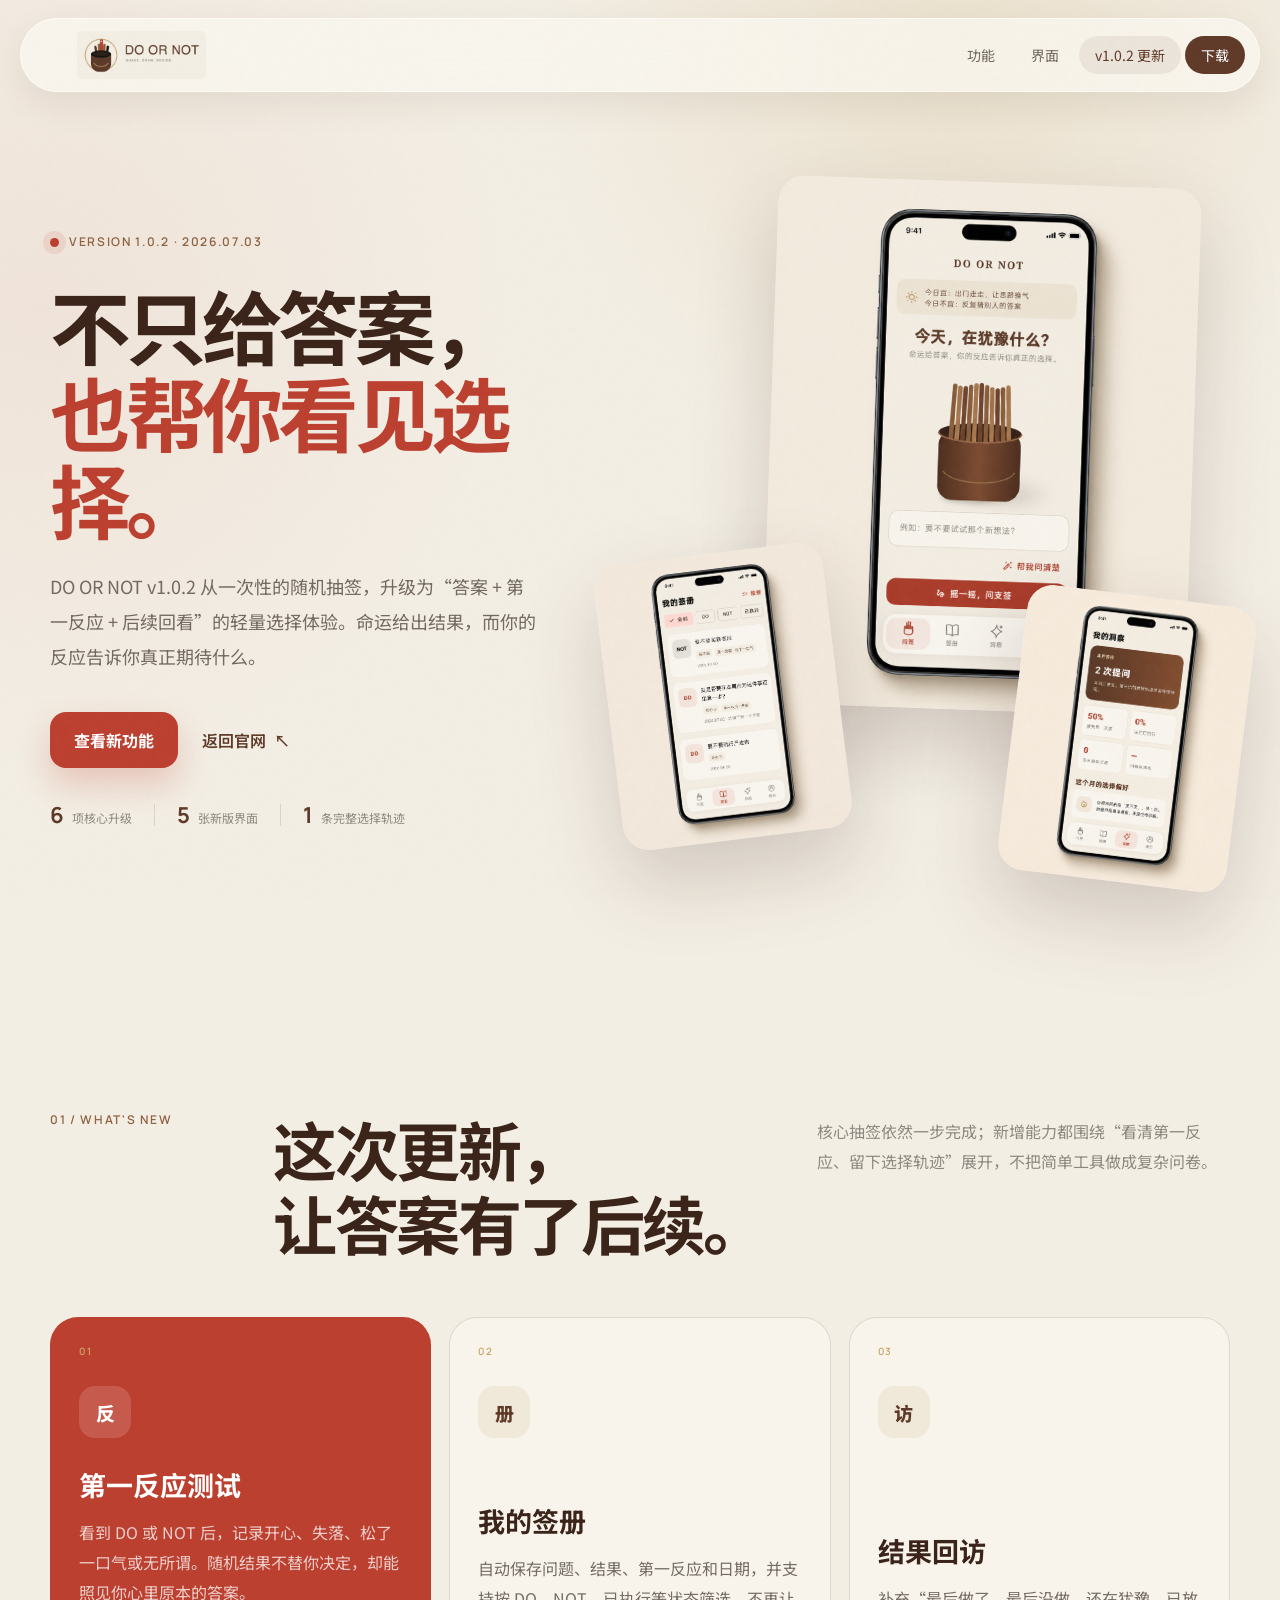
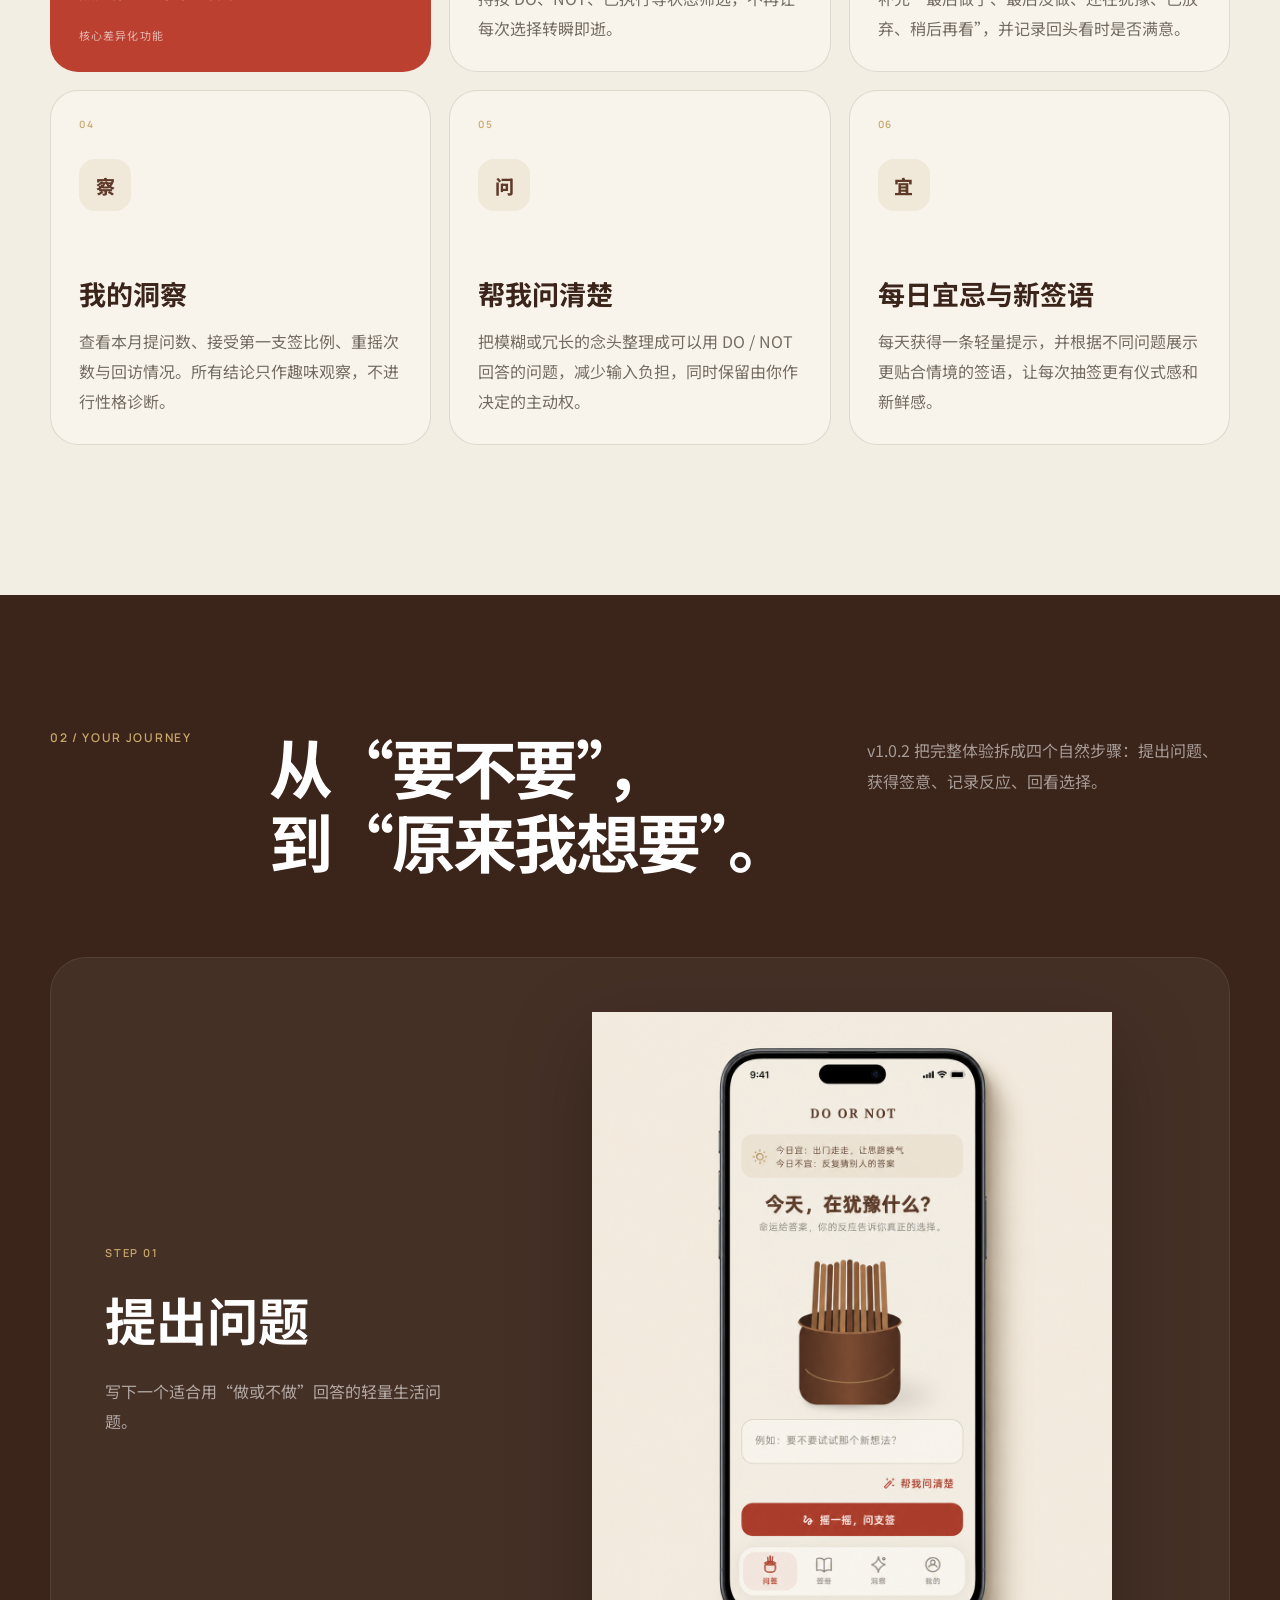
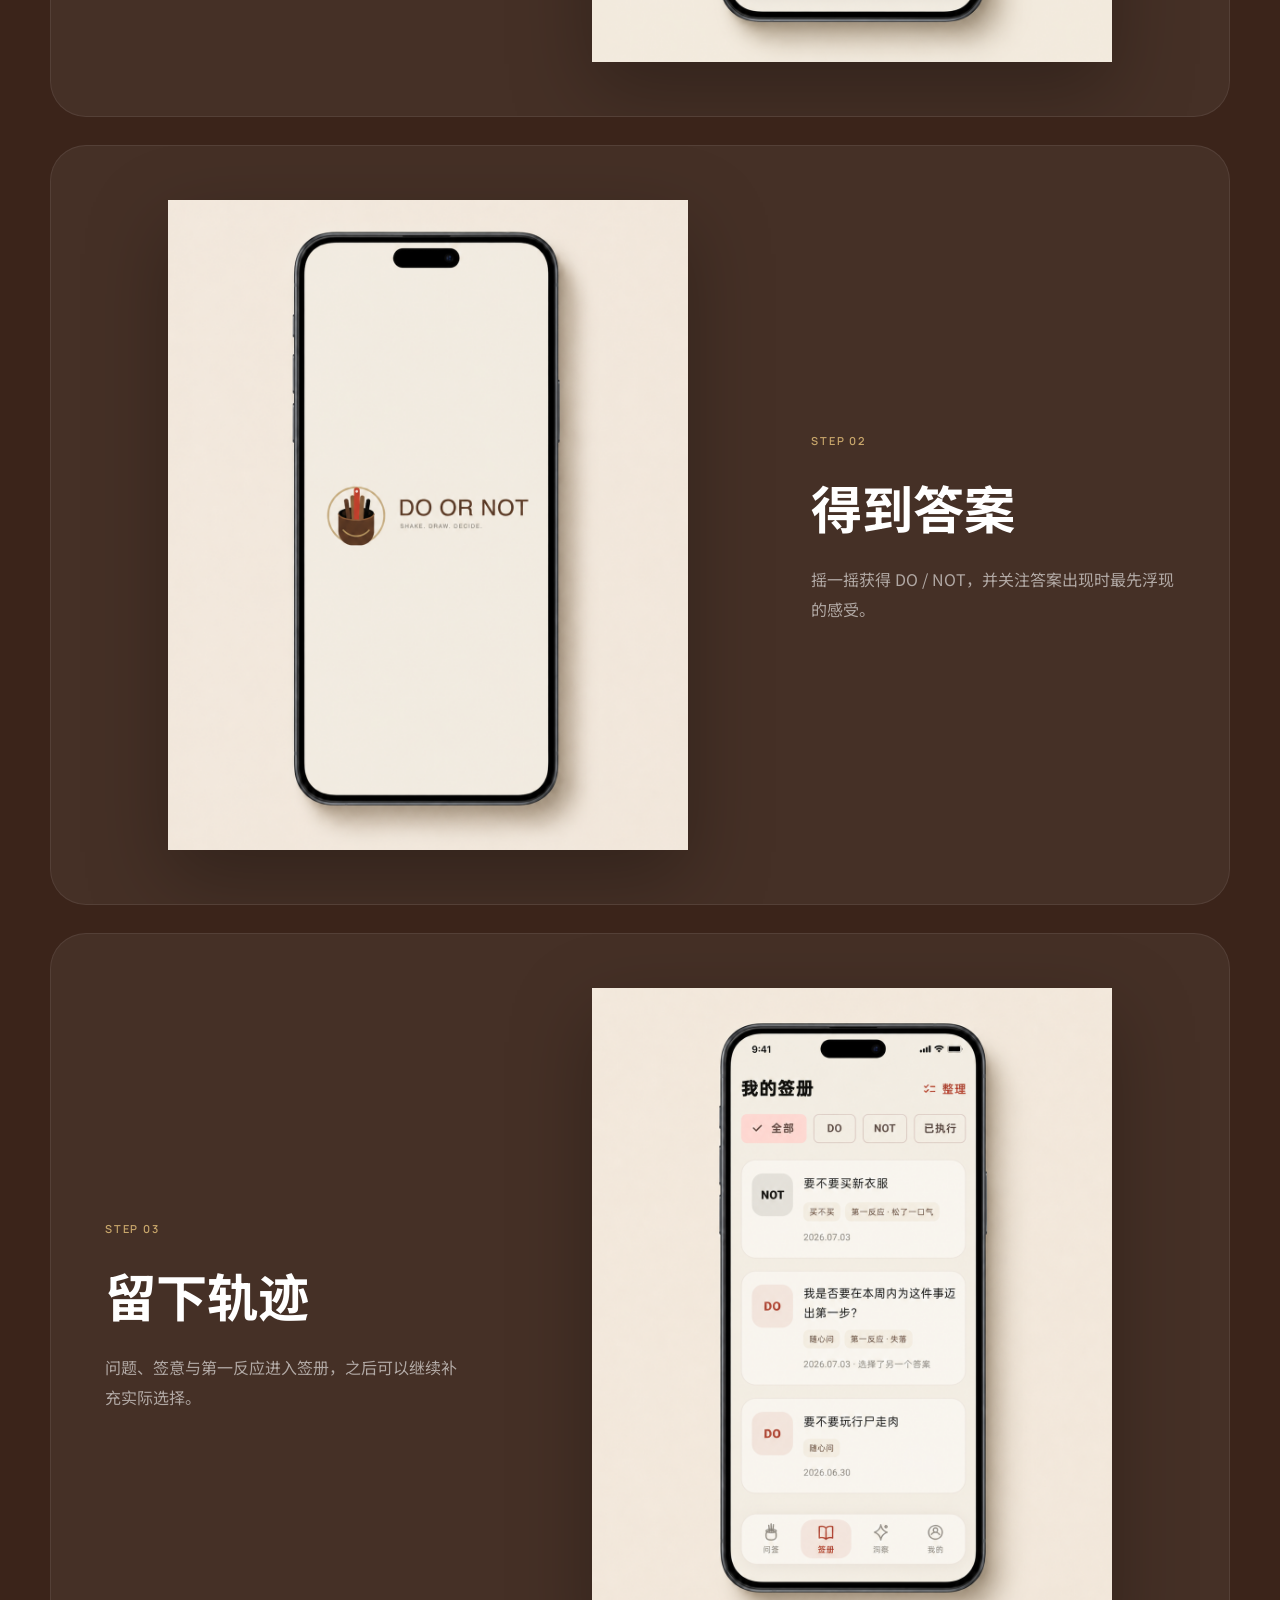
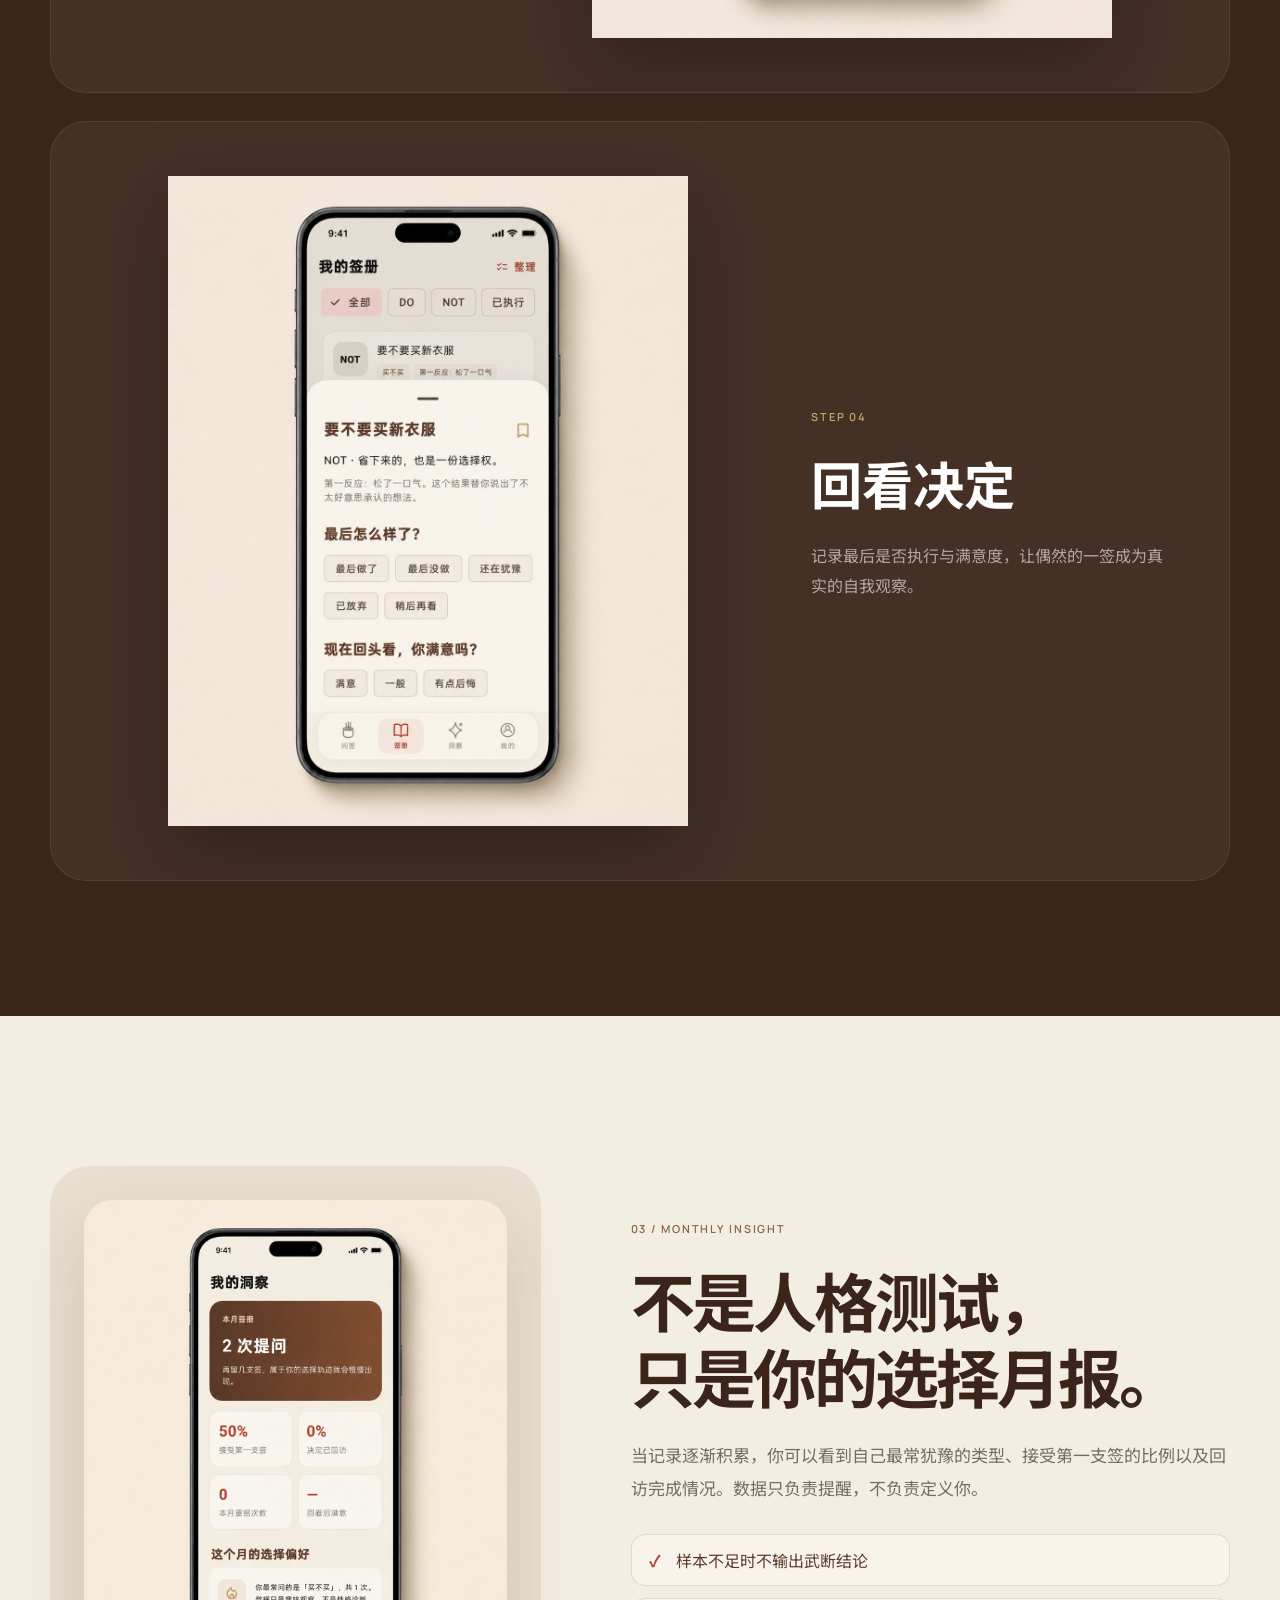
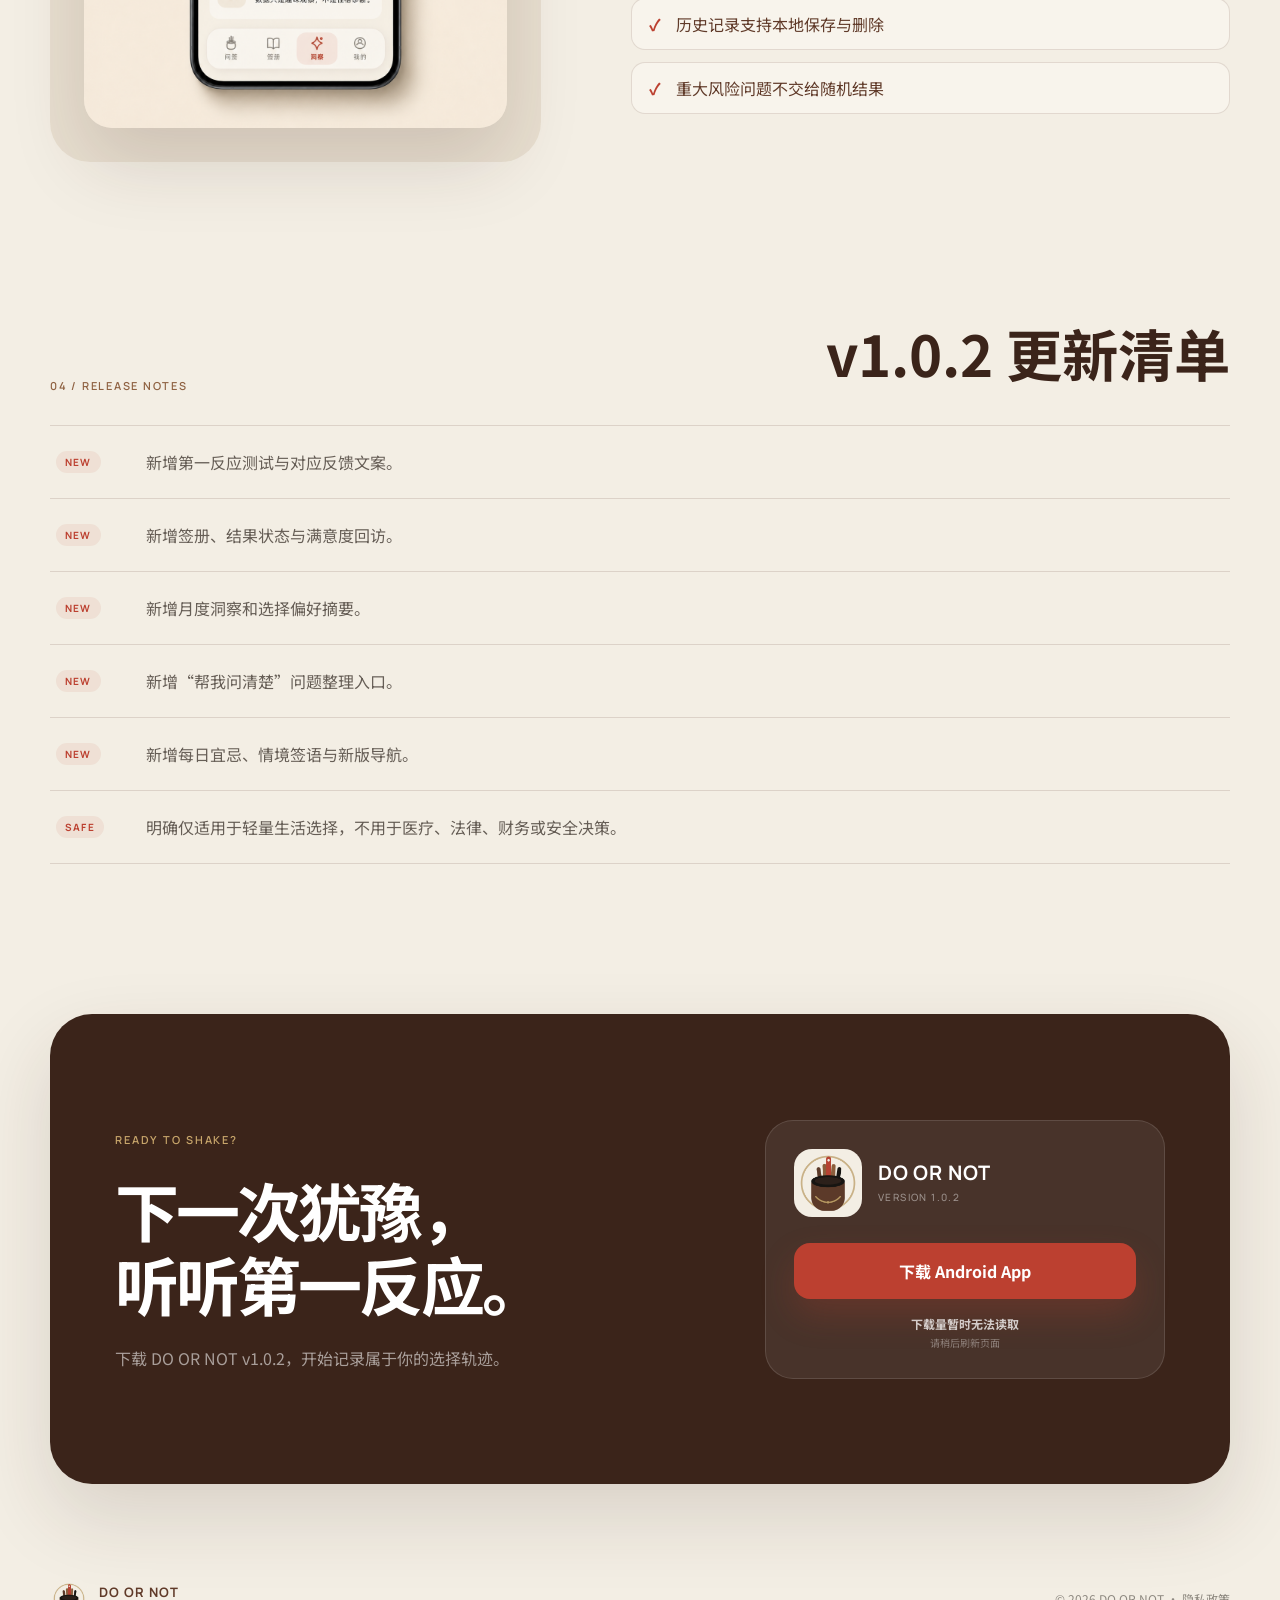
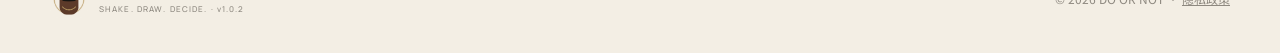
==== commit cb76234a: "Add files via upload" ====
--- a/update-1.0.2.html
+++ b/update-1.0.2.html
@@ -8,15 +8,14 @@
   <title>v1.0.2 更新 · DO OR NOT</title>
   <link rel="icon" type="image/png" href="./assets/app-icon.png">
   <link rel="apple-touch-icon" href="./assets/app-icon.png">
-  <link rel="stylesheet" href="./styles.css">
+  <link rel="stylesheet" href="./styles.css?v=1.0.2.2">
 </head>
 <body class="update-page">
   <div class="page-noise" aria-hidden="true"></div>
 
   <header class="site-header">
-    <a class="brand" href="./index.html" aria-label="返回 DO OR NOT 首页">
-      <img src="./assets/app-icon.png" alt="">
-      <span>DO OR NOT</span>
+    <a class="brand brand-wordmark-link" href="./index.html" aria-label="返回 DO OR NOT 首页">
+      <img class="brand-wordmark" src="./assets/wordmark.png?v=1.0.2.2" alt="DO OR NOT · Shake. Draw. Decide.">
     </a>
     <nav aria-label="主导航">
       <a href="./index.html#features">功能</a>
@@ -193,6 +192,6 @@
     </div>
     <p>© <span id="year"></span> DO OR NOT · <a href="./privacy.html">隐私政策</a></p>
   </footer>
-  <script src="./app.js"></script>
+  <script src="./app.js?v=1.0.2.2"></script>
 </body>
 </html>
--- a/styles.css
+++ b/styles.css
@@ -1146,3 +1146,62 @@
   .update-download-section { padding-inline: 10px; }
   .update-download-card { width: 100%; border-radius: 32px; }
 }
+
+
+/* ---------- Latest homepage brand and hero replacement ---------- */
+.brand-wordmark-link {
+  line-height: 0;
+}
+
+.brand .brand-wordmark {
+  width: 205px;
+  height: 48px;
+  object-fit: contain;
+  border-radius: 13px;
+}
+
+.hero-visual-latest {
+  min-height: 620px;
+  display: flex;
+  align-items: center;
+  justify-content: center;
+}
+
+.hero-latest-image {
+  width: min(690px, 100%);
+  height: auto;
+  border-radius: 34px;
+  box-shadow: 0 34px 80px rgba(59, 36, 26, 0.16);
+}
+
+@media (max-width: 980px) {
+  .hero-visual-latest {
+    min-height: auto;
+    padding: 24px 0 50px;
+  }
+
+  .hero-latest-image {
+    width: min(760px, 100%);
+  }
+}
+
+@media (max-width: 720px) {
+  .brand .brand-wordmark {
+    width: 150px;
+    height: 40px;
+    border-radius: 11px;
+  }
+
+  .site-header {
+    padding-left: 10px;
+  }
+
+  .hero-visual-latest {
+    padding-bottom: 24px;
+  }
+
+  .hero-latest-image {
+    border-radius: 24px;
+    box-shadow: 0 24px 55px rgba(59, 36, 26, 0.14);
+  }
+}
